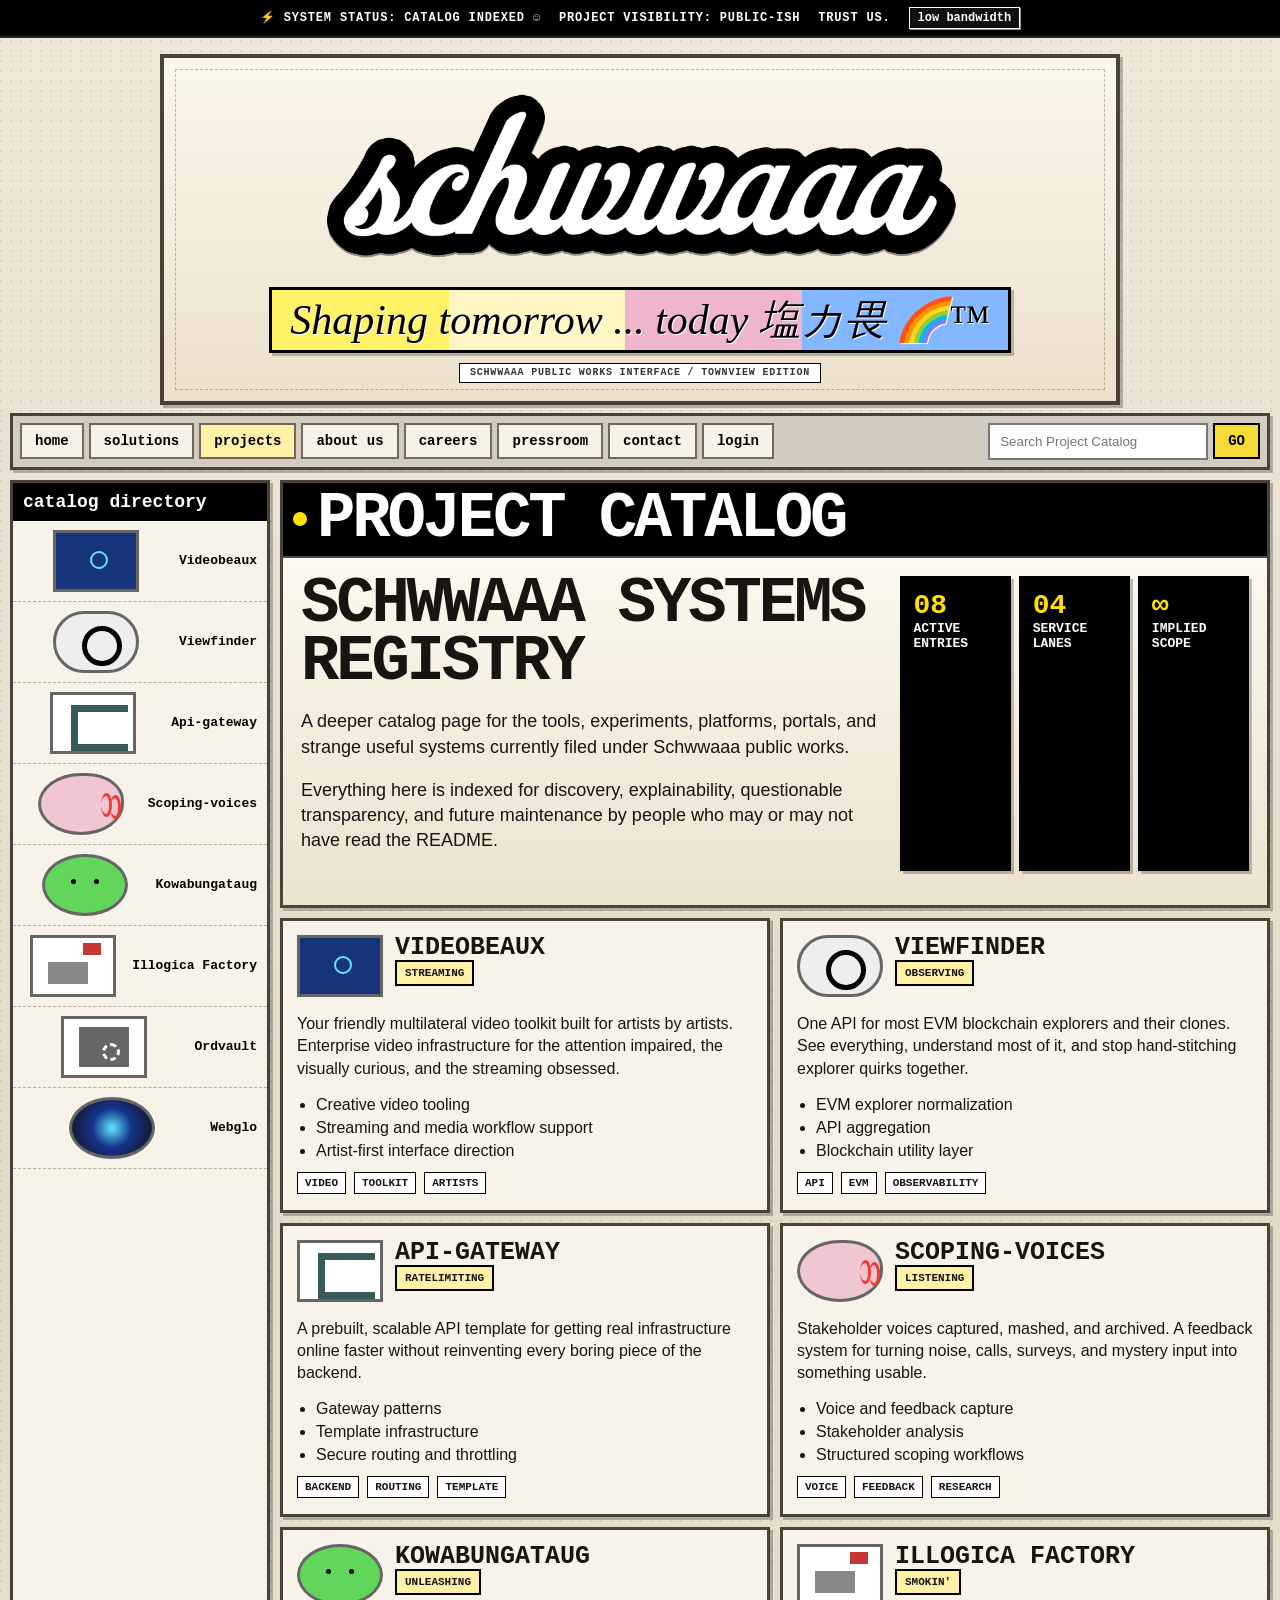
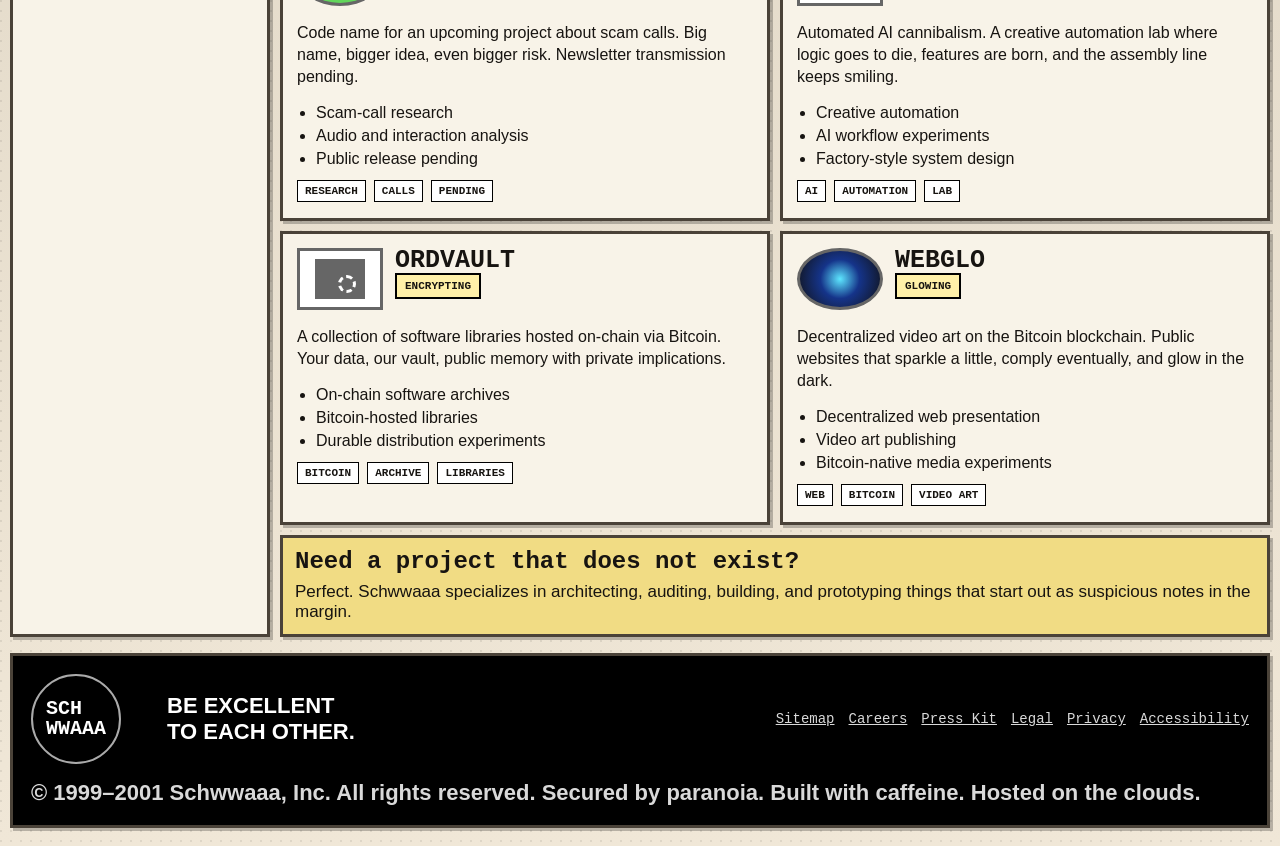
==== projects.html @ 6b730156 "init" ====
<!doctype html>
<html lang="en">
<head>
  <meta charset="utf-8">
  <meta name="viewport" content="width=device-width, initial-scale=1">
  <title>schwwaaa project catalog — TownView registry</title>
  <meta name="description" content="Explore the Schwwaaa project catalog: Videobeaux, Viewfinder, Api-gateway, Scoping-voices, Kowabungataug, Illogica Factory, Ordvault, Webglo, and more strange useful systems.">
  <meta name="keywords" content="schwwaaa project catalog, Videobeaux, Viewfinder, Api-gateway, Scoping-voices, Kowabungataug, Illogica Factory, Ordvault, Webglo">
  <meta property="og:title" content="schwwaaa project catalog">
  <meta property="og:description" content="A retro TownView project registry for Schwwaaa systems and experiments.">
  <meta property="og:type" content="website">
  <meta property="og:image" content="assets/schwwaaa-logo.png">
  <meta name="theme-color" content="#050505">
  <link rel="icon" href="assets/schwwaaa-logo.png">
  <link rel="stylesheet" href="styles.css">
  <script type="application/ld+json">
  {
    "@context": "https://schema.org",
    "@type": "CollectionPage",
    "name": "schwwaaa project catalog",
    "description": "A catalog of Schwwaaa projects, tools, prototypes, and software systems.",
    "hasPart": [
      {"@type":"SoftwareApplication","name":"Videobeaux"},
      {"@type":"SoftwareApplication","name":"Viewfinder"},
      {"@type":"SoftwareApplication","name":"Api-gateway"},
      {"@type":"SoftwareApplication","name":"Scoping-voices"},
      {"@type":"SoftwareApplication","name":"Kowabungataug"},
      {"@type":"SoftwareApplication","name":"Illogica Factory"},
      {"@type":"SoftwareApplication","name":"Ordvault"},
      {"@type":"SoftwareApplication","name":"Webglo"}
    ]
  }
  </script>
</head>
<body>
  <a class="skip-link" href="#catalog-main">Skip to catalog</a>

  <div class="system-strip" role="banner">
    <span>⚡ SYSTEM STATUS: <b>CATALOG INDEXED</b> ☺</span>
    <span>PROJECT VISIBILITY: <b>PUBLIC-ISH</b></span>
    <span>TRUST US.</span>
    <button class="tiny-mode" type="button" aria-pressed="false">low bandwidth</button>
  </div>

  <header class="site-header" id="top">
    <div class="brand-panel">
      <a class="brand" href="index.html" aria-label="schwwaaa homepage">
        <img src="assets/schwwaaa-logo.png" alt="schwwaaa">
      </a>
      <p class="tagline">Shaping tomorrow ... today 塩カ畏 🌈™</p>
    </div>
  </header>

  <nav class="topnav" aria-label="Main navigation">
    <a href="index.html#home">home</a>
    <a href="index.html#services">solutions</a>
    <a href="projects.html" aria-current="page">projects</a>
    <a href="index.html#about">about us</a>
    <a href="index.html#careers">careers</a>
    <a href="index.html#pressroom">pressroom</a>
    <a href="index.html#contact">contact</a>
    <a href="index.html#login">login</a>
    <form class="site-search" action="#catalog-main" aria-label="search project catalog">
      <label for="project-q">Search Project Catalog</label>
      <input id="project-q" name="q" placeholder="Search Project Catalog">
      <button type="submit">GO</button>
    </form>
  </nav>

  <div class="projects-shell">
    <aside class="project-directory" aria-label="Project directory">
      <h2><span></span> catalog directory</h2>
      <a href="#videobeaux"><i class="project-icon tv"></i><b>Videobeaux</b></a>
      <a href="#viewfinder"><i class="project-icon eye"></i><b>Viewfinder</b></a>
      <a href="#api-gateway"><i class="project-icon gate"></i><b>Api-gateway</b></a>
      <a href="#scoping-voices"><i class="project-icon mouth"></i><b>Scoping-voices</b></a>
      <a href="#kowabungataug"><i class="project-icon monster"></i><b>Kowabungataug</b></a>
      <a href="#illogica-factory"><i class="project-icon factory"></i><b>Illogica Factory</b></a>
      <a href="#ordvault"><i class="project-icon vault"></i><b>Ordvault</b></a>
      <a href="#webglo"><i class="project-icon globe"></i><b>Webglo</b></a>
    </aside>

    <main class="projects-main" id="catalog-main">
      <section class="project-hero">
        <div class="project-heading"><span></span><h1>project catalog</h1></div>
        <div class="project-hero-copy">
          <div>
            <h1>Schwwaaa systems registry</h1>
            <p>A deeper catalog page for the tools, experiments, platforms, portals, and strange useful systems currently filed under Schwwaaa public works.</p>
            <p>Everything here is indexed for discovery, explainability, questionable transparency, and future maintenance by people who may or may not have read the README.</p>
          </div>
          <div class="catalog-stats" aria-label="Catalog stats">
            <span><b>08</b> active entries</span>
            <span><b>04</b> service lanes</span>
            <span><b>∞</b> implied scope</span>
          </div>
        </div>
      </section>

      <section class="extended-grid" aria-label="Extended project catalog">
        <article class="project-detail" id="videobeaux">
          <header><i class="project-icon tv"></i><div><h2>Videobeaux</h2><span class="project-status">streaming</span></div></header>
          <p>Your friendly multilateral video toolkit built for artists by artists. Enterprise video infrastructure for the attention impaired, the visually curious, and the streaming obsessed.</p>
          <ul><li>Creative video tooling</li><li>Streaming and media workflow support</li><li>Artist-first interface direction</li></ul>
          <footer><span>video</span><span>toolkit</span><span>artists</span></footer>
        </article>

        <article class="project-detail" id="viewfinder">
          <header><i class="project-icon eye"></i><div><h2>Viewfinder</h2><span class="project-status">observing</span></div></header>
          <p>One API for most EVM blockchain explorers and their clones. See everything, understand most of it, and stop hand-stitching explorer quirks together.</p>
          <ul><li>EVM explorer normalization</li><li>API aggregation</li><li>Blockchain utility layer</li></ul>
          <footer><span>api</span><span>evm</span><span>observability</span></footer>
        </article>

        <article class="project-detail" id="api-gateway">
          <header><i class="project-icon gate"></i><div><h2>Api-gateway</h2><span class="project-status">ratelimiting</span></div></header>
          <p>A prebuilt, scalable API template for getting real infrastructure online faster without reinventing every boring piece of the backend.</p>
          <ul><li>Gateway patterns</li><li>Template infrastructure</li><li>Secure routing and throttling</li></ul>
          <footer><span>backend</span><span>routing</span><span>template</span></footer>
        </article>

        <article class="project-detail" id="scoping-voices">
          <header><i class="project-icon mouth"></i><div><h2>Scoping-voices</h2><span class="project-status">listening</span></div></header>
          <p>Stakeholder voices captured, mashed, and archived. A feedback system for turning noise, calls, surveys, and mystery input into something usable.</p>
          <ul><li>Voice and feedback capture</li><li>Stakeholder analysis</li><li>Structured scoping workflows</li></ul>
          <footer><span>voice</span><span>feedback</span><span>research</span></footer>
        </article>

        <article class="project-detail" id="kowabungataug">
          <header><i class="project-icon monster"></i><div><h2>Kowabungataug</h2><span class="project-status">unleashing</span></div></header>
          <p>Code name for an upcoming project about scam calls. Big name, bigger idea, even bigger risk. Newsletter transmission pending.</p>
          <ul><li>Scam-call research</li><li>Audio and interaction analysis</li><li>Public release pending</li></ul>
          <footer><span>research</span><span>calls</span><span>pending</span></footer>
        </article>

        <article class="project-detail" id="illogica-factory">
          <header><i class="project-icon factory"></i><div><h2>Illogica Factory</h2><span class="project-status">smokin'</span></div></header>
          <p>Automated AI cannibalism. A creative automation lab where logic goes to die, features are born, and the assembly line keeps smiling.</p>
          <ul><li>Creative automation</li><li>AI workflow experiments</li><li>Factory-style system design</li></ul>
          <footer><span>ai</span><span>automation</span><span>lab</span></footer>
        </article>

        <article class="project-detail" id="ordvault">
          <header><i class="project-icon vault"></i><div><h2>Ordvault</h2><span class="project-status">encrypting</span></div></header>
          <p>A collection of software libraries hosted on-chain via Bitcoin. Your data, our vault, public memory with private implications.</p>
          <ul><li>On-chain software archives</li><li>Bitcoin-hosted libraries</li><li>Durable distribution experiments</li></ul>
          <footer><span>bitcoin</span><span>archive</span><span>libraries</span></footer>
        </article>

        <article class="project-detail" id="webglo">
          <header><i class="project-icon globe"></i><div><h2>Webglo</h2><span class="project-status">glowing</span></div></header>
          <p>Decentralized video art on the Bitcoin blockchain. Public websites that sparkle a little, comply eventually, and glow in the dark.</p>
          <ul><li>Decentralized web presentation</li><li>Video art publishing</li><li>Bitcoin-native media experiments</li></ul>
          <footer><span>web</span><span>bitcoin</span><span>video art</span></footer>
        </article>
      </section>

      <section class="catalog-note">
        <h2>Need a project that does not exist?</h2>
        <p>Perfect. Schwwaaa specializes in architecting, auditing, building, and prototyping things that start out as suspicious notes in the margin.</p>
      </section>
    </main>
  </div>

  <footer class="site-footer" id="contact">
    <div class="seal">SCH<br>WWAAA</div>
    <p>BE EXCELLENT<br>TO EACH OTHER.</p>
    <nav aria-label="Footer">
      <a href="index.html#top">Sitemap</a>
      <a href="index.html#careers">Careers</a>
      <a href="index.html#pressroom">Press Kit</a>
      <a href="#">Legal</a>
      <a href="#">Privacy</a>
      <a href="#">Accessibility</a>
    </nav>
    <p class="footer-small">© 1999–2001 Schwwaaa, Inc. All rights reserved. Secured by paranoia. Built with caffeine. Hosted on the clouds.</p>
  </footer>

  <script src="script.js"></script>
</body>
</html>
---- styles.css ----
:root {
    --bg: #e8dfcf;
    --paper: #f8f3e8;
    --paper2: #eee5d6;
    --ink: #171411;
    --muted: #655b4d;
    --line: #4a4238;
    --black: #040404;
    --blue: #103990;
    --red: #ce3328;
    --yellow: #f2d746;
    --green: #56bd4d;
    --cream: #fff6c6;
    --shadow: 3px 3px 0 rgba(0, 0, 0, .24);
    --mono: ui-monospace, SFMono-Regular, Menlo, Monaco, Consolas, "Liberation Mono", monospace;
    --sans: "Trebuchet MS", Arial, sans-serif;
}

* {
    box-sizing: border-box
}

html {
    scroll-behavior: smooth
}

body {
    margin: 0;
    color: var(--ink);
    font-family: var(--sans);
    background: radial-gradient(circle at 1px 1px, rgba(0, 0, 0, .075) 1px, transparent 1.5px) 0 0/10px 10px, linear-gradient(180deg, #efe7d8, #e2d9c8 52%, #f0e7d7);
}

a {
    color: #002a85;
    font-weight: 900;
    text-decoration: underline
}

a:hover {
    text-decoration: none
}

img {
    display: block;
    max-width: 100%
}

.skip-link {
    position: absolute;
    left: -9999px
}

.skip-link:focus {
    left: 8px;
    top: 8px;
    z-index: 9999;
    background: #fff;
    padding: 8px;
    border: 2px solid #000
}

.system-strip {
    display: flex;
    justify-content: center;
    align-items: center;
    gap: 18px;
    flex-wrap: wrap;
    padding: 7px 12px;
    background: #000;
    color: #fff;
    border-bottom: 2px solid #262626;
    font: 900 12px/1 var(--mono);
    letter-spacing: .07em;
    text-transform: uppercase
}

.tiny-mode {
    border: 1px solid #fff;
    background: #111;
    color: #fff;
    font: inherit;
    padding: 4px 8px;
    box-shadow: 1px 1px 0 #999;
    cursor: pointer
}

.site-header {
    width: min(1500px, calc(100% - 20px));
    margin: 16px auto 8px;
    display: block
}

.brand-panel {
    position: relative;
    width: min(960px, 100%);
    margin-inline: auto;
    padding: 20px 20px 18px;
    border: 4px solid var(--line);
    background: linear-gradient(180deg, #fbf7eb, #ece0cc);
    box-shadow: var(--shadow);
    text-align: center;
    overflow: hidden
}

.brand-panel::before {
    content: "";
    position: absolute;
    inset: 11px;
    border: 1px dashed rgba(0, 0, 0, .25);
    pointer-events: none
}

.brand-panel::after {
    content: "schwwaaa public works interface / townview edition";
    position: relative;
    display: inline-block;
    margin-top: 10px;
    padding: 4px 10px;
    background: #fff;
    border: 1px solid #000;
    font: 900 10px/1 var(--mono);
    letter-spacing: .08em;
    text-transform: uppercase;
    color: #39342e
}

.brand {
    position: relative;
    display: flex;
    justify-content: center;
    align-items: center;
    margin: 0 auto;
    width: min(760px, 100%);
    padding: 0;
    background: transparent;
    border: 0;
    box-shadow: none
}

.brand img {
    width: min(660px, 100%);
    height: auto;
    filter: drop-shadow(3px 3px 0 #000) drop-shadow(-1px 0 0 #000) drop-shadow(0 -1px 0 #000) drop-shadow(0 2px 0 rgba(0, 0, 0, .4))
}

.tagline {
    position: relative;
    margin: 12px auto 0;
    width: max-content;
    max-width: 100%;
    padding: 8px 18px;
    background: linear-gradient(90deg, #fff267 0 24%, #fff6c4 24% 48%, #efb5cf 48% 72%, #83b7ff 72%);
    border: 3px solid #000;
    box-shadow: var(--shadow);
    font: italic clamp(22px, 4.2vw, 42px)/1.05 Georgia, serif;
    color: #000;
    text-shadow: 1px 1px 0 #fff
}

.topnav {
    width: min(1500px, calc(100% - 20px));
    margin: 0 auto 10px;
    display: flex;
    gap: 5px;
    align-items: center;
    flex-wrap: wrap;
    padding: 7px;
    background: #d1cbc0;
    border: 3px solid var(--line);
    box-shadow: var(--shadow)
}

.topnav>a {
    padding: 9px 13px;
    color: #000;
    background: #f7f2e8;
    border: 2px solid #70685b;
    text-decoration: none;
    font: 900 14px/1 var(--mono);
    text-transform: lowercase
}

.topnav>a:hover,
.topnav>a[aria-current="page"] {
    background: #fff1a8
}

.site-search {
    margin-left: auto;
    display: flex;
    gap: 5px;
    align-items: center
}

.site-search label {
    position: absolute;
    left: -9999px
}

.site-search input {
    padding: 9px 10px;
    border: 2px solid #777;
    background: #fff;
    min-width: 220px
}

.site-search button {
    padding: 9px 13px;
    border: 2px solid #000;
    background: #f5db37;
    font: 900 14px/1 var(--mono);
    cursor: pointer
}

.page-grid {
    width: min(1500px, calc(100% - 20px));
    margin: 0 auto 12px;
    display: grid;
    grid-template-columns: 255px minmax(0, 1fr) 285px;
    gap: 10px;
    align-items: start
}

.hero-map {
    grid-column: 1 / 3;
    grid-row: 1
}

.left-rail {
    grid-column: 1;
    grid-row: 2
}

.main-content {
    grid-column: 2;
    grid-row: 2
}

.right-rail {
    grid-column: 3;
    grid-row: 1 / span 2
}

.left-rail,
.right-rail,
.main-content {
    display: grid;
    gap: 10px
}

.panel,
.ad-patch,
.sticky-note,
.factory-ad,
.paper-card,
.header-left-card,
.site-footer,
.wide-footer-widgets article,
.project-directory,
.project-hero {
    border: 3px solid var(--line);
    background: var(--paper);
    box-shadow: var(--shadow)
}

.panel-title,
.panel>h2,
.project-heading {
    display: flex;
    align-items: center;
    gap: 10px;
    margin: 0;
    padding: 8px 10px;
    background: #000;
    color: #fff;
    border-bottom: 2px solid #4a4a4a;
    font: 900 18px/1 var(--mono);
    text-transform: lowercase
}

.panel-title h1,
.panel-title h2,
.project-heading h1,
.project-heading h2 {
    margin: 0;
    font: inherit
}

.panel-title span,
.panel>h2 span,
.project-heading span {
    display: inline-block;
    width: 14px;
    height: 14px;
    border-radius: 50%;
    background: #ffe000;
    box-shadow: 1px 1px 0 #000
}

.panel-title-link {
    justify-content: space-between
}

.panel-title-link a {
    color: #fff;
    font-size: 13px
}

.menu-panel {
    padding-bottom: 8px
}

.menu-panel a {
    display: flex;
    align-items: center;
    gap: 10px;
    padding: 8px 10px;
    border-bottom: 1px dashed #b6ad9c;
    color: #000;
    text-decoration: none;
    font-weight: 900
}

.menu-panel a:hover {
    background: #fff2b0
}

.ico,
.building,
.service-symbol,
.project-icon {
    display: inline-block;
    position: relative;
    flex: 0 0 auto
}

.ico {
    width: 26px;
    height: 26px;
    border: 2px solid #000;
    background: #fff
}

.ico.booth {
    background: linear-gradient(#e2bf4a 0 35%, #fff9c8 35%)
}

.ico.booth::before {
    content: "i";
    position: absolute;
    inset: 0;
    display: grid;
    place-items: center;
    font: 900 15px var(--mono)
}

.ico.town::before {
    content: "";
    position: absolute;
    left: 4px;
    bottom: 4px;
    width: 16px;
    height: 10px;
    background: #fff;
    border: 2px solid #000
}

.ico.town::after {
    content: "";
    position: absolute;
    left: 2px;
    top: 2px;
    border-left: 11px solid transparent;
    border-right: 11px solid transparent;
    border-bottom: 10px solid #d24431
}

.ico.plaza {
    border-radius: 50%;
    background: #56d84e
}

.ico.plaza::before,
.ico.plaza::after {
    content: "";
    position: absolute;
    width: 4px;
    height: 4px;
    border-radius: 50%;
    background: #000;
    top: 9px
}

.ico.plaza::before {
    left: 7px
}

.ico.plaza::after {
    right: 7px
}

.ico.factory::before {
    content: "";
    position: absolute;
    left: 4px;
    right: 5px;
    bottom: 4px;
    height: 11px;
    background: #888
}

.ico.factory::after {
    content: "";
    position: absolute;
    right: 4px;
    top: 3px;
    width: 11px;
    height: 9px;
    background: #c33
}

.ico.lab {
    border-radius: 50%;
    background: radial-gradient(circle, #6fe7ff, #0c2d80 65%, #000)
}

.ico.press::before {
    content: "";
    position: absolute;
    inset: 4px;
    border: 2px dashed #555
}

.ico.tower::before {
    content: "";
    position: absolute;
    left: 10px;
    right: 10px;
    top: 3px;
    bottom: 3px;
    background: #336247
}

.ico.people {
    border-radius: 50%;
    background: #f3c1cc
}

.ico.people::before,
.ico.people::after {
    content: "";
    position: absolute;
    width: 5px;
    height: 5px;
    border-radius: 50%;
    border: 2px solid #e43a2e;
    top: 8px
}

.ico.people::before {
    right: 1px
}

.ico.people::after {
    right: -6px
}

.ico.archive::before {
    content: "";
    position: absolute;
    inset: 5px;
    border: 2px solid #777
}

.ico.help {
    background: #fff5b5
}

.ico.help::before {
    content: "?";
    position: absolute;
    inset: 0;
    display: grid;
    place-items: center;
    font: 900 16px Georgia, serif
}

.ico.smiley {
    border-radius: 50%;
    background: #f0d61f
}

.ico.smiley::before {
    content: "☺";
    position: absolute;
    inset: 0;
    display: grid;
    place-items: center;
    font: 900 16px/1 var(--mono)
}

.ico.mail::before,
.ico.mail::after {
    content: "";
    position: absolute;
    left: 2px;
    right: 2px;
    top: 10px;
    height: 2px;
    background: #000
}

.ico.mail::before {
    transform: rotate(25deg)
}

.ico.mail::after {
    transform: rotate(-25deg)
}

.rail-marker {
    display: flex;
    align-items: center;
    gap: 8px;
    padding: 8px 10px;
    border-bottom: 1px dashed #b6ad9c;
    background: #e8dfcf;
    color: #574e42;
    font: 900 11px/1 var(--mono);
    letter-spacing: .05em;
    text-transform: uppercase
}

.merch {
    text-align: center;
    padding-bottom: 14px
}

.merch h2 {
    margin: 12px 0 2px;
    font: 900 23px/1 var(--mono)
}

.merch p {
    margin: 0;
    color: #d53000;
    font: 900 15px/1 var(--mono);
    text-transform: uppercase
}

.smile {
    width: 94px;
    height: 94px;
    margin: 10px auto;
    border: 4px solid #000;
    border-radius: 50%;
    background: #ffdc20;
    display: grid;
    place-items: center;
    font-size: 54px
}

.merch b {
    display: block;
    margin-bottom: 4px;
    font: 900 18px/1.2 var(--sans)
}

.merch small {
    display: block;
    padding: 0 14px
}

.community a {
    display: block;
    padding: 7px 10px;
    background: #000;
    color: #fff;
    border-bottom: 1px solid #404040;
    text-decoration: none;
    font: 800 13px/1 var(--mono)
}

.community a:hover {
    background: #17224c
}

.tiny-crowd {
    display: flex;
    gap: 5px;
    padding: 12px 10px
}

.tiny-crowd i {
    width: 14px;
    height: 20px;
    background: #ffde33;
    border: 2px solid #000;
    border-bottom: none;
    border-radius: 12px 12px 0 0
}

.loop-box h2 {
    padding: 10px;
    font: 900 20px/1 var(--mono);
    text-transform: lowercase
}

.loop-box form {
    display: grid;
    gap: 8px;
    padding: 0 10px 12px
}

.loop-box input[type=email] {
    padding: 8px;
    border: 2px solid #a49d8d
}

.loop-box button {
    justify-self: start;
    padding: 7px 10px;
    border: 2px solid #000;
    background: #eee;
    font: 900 17px/1 var(--mono)
}

.loop-box label {
    font-size: 13px
}

.loop-box small {
    font-size: 12px
}

.hero-map {
    overflow: hidden
}

.town-stage {
    position: relative;
    min-height: 680px;
    background: linear-gradient(#d4edff 0 54%, #b9deaf 54%);
    overflow: hidden;
    border-top: 2px solid #726b61
}

.town-status {
    position: absolute;
    left: 12px;
    top: 10px;
    z-index: 7;
    padding: 5px 8px;
    border: 2px solid #000;
    background: #fff7c4;
    font: 900 11px/1 var(--mono);
    text-transform: uppercase
}

.town-board {
    position: absolute;
    inset: 44px 18px 22px;
    border: 2px solid #000;
    background: linear-gradient(180deg, #b9e5fb 0 44%, #a5d79d 44%);
    box-shadow: inset 0 0 0 4px rgba(255, 255, 255, .35);
    overflow: hidden
}

.town-board::before {
    content: "";
    position: absolute;
    inset: -40px;
    background: repeating-linear-gradient(30deg, transparent 0 38px, rgba(255, 255, 255, .22) 38px 40px), repeating-linear-gradient(120deg, transparent 0 38px, rgba(255, 255, 255, .2) 38px 40px);
    opacity: .8
}

.iso-ground {
    position: absolute;
    left: 50%;
    top: 52%;
    z-index: 0;
    width: 70%;
    height: 52%;
    transform: translate(-50%, -50%) rotateX(55deg) rotateZ(45deg);
    background: linear-gradient(135deg, rgba(255, 255, 255, .2), transparent), repeating-linear-gradient(0deg, rgba(255, 255, 255, .25) 0 2px, transparent 2px 42px), repeating-linear-gradient(90deg, rgba(255, 255, 255, .22) 0 2px, transparent 2px 42px);
    border: 2px solid rgba(0, 0, 0, .25)
}

.iso-street {
    position: absolute;
    z-index: 1;
    background: #7d786f;
    border: 3px solid #5a554d;
    box-shadow: inset 0 0 0 8px #9d968b
}

.iso-street::after {
    content: "";
    position: absolute;
    left: 0;
    right: 0;
    top: 50%;
    height: 4px;
    transform: translateY(-50%);
    background: repeating-linear-gradient(90deg, #fff 0 18px, transparent 18px 34px)
}

.street-main {
    left: -5%;
    right: -5%;
    top: 52%;
    height: 58px
}

.street-cross {
    top: -5%;
    bottom: -5%;
    left: 50%;
    width: 62px;
    transform: translateX(-50%)
}

.street-cross::after {
    top: 0;
    bottom: 0;
    left: 50%;
    width: 4px;
    height: auto;
    transform: translateX(-50%);
    background: repeating-linear-gradient(180deg, #fff 0 18px, transparent 18px 34px)
}

.street-upper {
    left: 9%;
    right: 61%;
    top: 16%;
    height: 44px;
    transform: rotate(-28deg)
}

.street-lower {
    left: 60%;
    right: 4%;
    bottom: 18%;
    height: 44px;
    transform: rotate(19deg)
}

.iso-canal {
    position: absolute;
    z-index: 0;
    left: 0;
    right: 58%;
    bottom: 8%;
    height: 72px;
    background: linear-gradient(#69d5ff, #1b7db3);
    border-block: 3px solid #255a71;
    transform: rotate(34deg);
    opacity: .95
}

.tour-note {
    position: absolute;
    left: 34px;
    top: 78px;
    z-index: 8;
    width: 282px;
    padding: 12px;
    background: #fff7bd;
    border: 2px solid #000;
    box-shadow: var(--shadow);
    font-size: 15px;
    line-height: 1.28
}

.map-key {
    position: absolute;
    right: 34px;
    top: 76px;
    z-index: 8;
    width: 200px;
    padding: 12px;
    background: #f4ebc3;
    border: 2px solid #000;
    box-shadow: var(--shadow);
    font: 13px/1.35 var(--mono)
}

.map-key ol {
    margin: 8px 0 0 18px;
    padding: 0
}

.map-key em {
    display: block;
    text-align: right;
    margin-top: 10px;
    font: 900 44px/1 var(--mono);
    color: #314d88;
    opacity: .6
}

.plaza-core {
    position: absolute;
    left: 50%;
    top: 52%;
    z-index: 5;
    transform: translate(-50%, -50%);
    width: 128px;
    height: 128px;
    border: 4px solid #000;
    border-radius: 50%;
    background: #e5d775;
    box-shadow: var(--shadow);
    display: grid;
    place-items: center
}

.plaza-core .ico {
    width: 54px;
    height: 54px;
    transform: scale(1.05)
}

.plaza-core b {
    position: absolute;
    bottom: 10px;
    padding: 3px 6px;
    border: 1px solid #000;
    background: #fff;
    font: 900 10px/1 var(--mono);
    text-transform: uppercase
}

.town-node {
    position: absolute;
    z-index: 6;
    width: 150px;
    display: grid;
    justify-items: center;
    gap: 3px;
    padding: 7px 8px;
    background: rgba(255, 255, 255, .95);
    border: 2px solid #000;
    box-shadow: var(--shadow);
    color: #000;
    text-decoration: none;
    font: 900 11px/1.05 var(--mono);
    text-align: center;
    text-transform: uppercase
}

.town-node:hover {
    background: #fff6aa
}

.town-node b {
    font-size: 12px
}

.town-node em {
    font-style: normal;
    font-size: 10px;
    color: #4f473d;
    text-transform: lowercase
}

.map-tile {
    position: relative;
    width: 72px;
    height: 58px;
    display: grid;
    place-items: center;
    margin-bottom: 3px;
    transform: skewY(-7deg);
    background: #eee;
    border: 2px solid #000;
    box-shadow: 5px 5px 0 #777
}

.map-tile::before {
    content: "";
    position: absolute;
    left: 6px;
    right: -6px;
    bottom: -8px;
    height: 8px;
    background: #777;
    border: 2px solid #000;
    border-top: none;
    transform: skewX(-35deg);
    z-index: -1
}

.map-tile::after {
    content: "";
    position: absolute;
    right: -9px;
    top: 6px;
    bottom: -7px;
    width: 9px;
    background: #b4b0a6;
    border: 2px solid #000;
    border-left: none;
    transform: skewY(-35deg);
    z-index: -1
}

.map-tile .ico {
    transform: scale(1.45);
    transform-origin: center
}

.tile-plaza {
    border-radius: 50%;
    background: #e8d66f
}

.tile-labs {
    background: #d6f5ff
}

.tile-facility {
    background: #dedbd2
}

.tile-investor {
    background: #dff0e2
}

.node-info {
    left: 14%;
    top: 30%
}

.node-labs {
    left: 38%;
    top: 16%
}

.node-facility {
    right: 24%;
    top: 26%
}

.node-investor {
    right: 6%;
    top: 40%
}

.node-projects {
    left: 35%;
    top: 41%
}

.node-plaza {
    left: 16%;
    bottom: 20%
}

.node-press {
    right: 22%;
    bottom: 22%
}

.node-help {
    right: 9%;
    bottom: 10%
}

.iso-tree {
    position: absolute;
    z-index: 4;
    width: 20px;
    height: 35px;
    border: 2px solid #000;
    border-radius: 16px 16px 9px 9px;
    background: #278d38
}

.iso-tree::after {
    content: "";
    position: absolute;
    left: 7px;
    bottom: -10px;
    width: 5px;
    height: 12px;
    background: #694d34;
    border: 1px solid #000
}

.tree-a {
    left: 9%;
    top: 47%
}

.tree-b {
    left: 29%;
    top: 18%
}

.tree-c {
    left: 43%;
    bottom: 13%
}

.tree-d {
    right: 31%;
    top: 16%
}

.tree-e {
    right: 15%;
    top: 57%
}

.tree-f {
    right: 43%;
    bottom: 17%
}

.pixel-person {
    position: absolute;
    z-index: 5;
    width: 8px;
    height: 18px;
    border: 1px solid #000;
    background: #275db3
}

.pixel-person::before {
    content: "";
    position: absolute;
    left: 1px;
    top: -7px;
    width: 7px;
    height: 7px;
    border-radius: 50%;
    background: #f3cb90;
    border: 1px solid #000
}

.person-a {
    left: 24%;
    top: 49%
}

.person-b {
    left: 57%;
    top: 33%;
    background: #c33
}

.person-c {
    right: 29%;
    bottom: 35%;
    background: #358b2f
}

.person-d {
    right: 13%;
    bottom: 29%;
    background: #8a4cc3
}

.map-footer {
    display: flex;
    justify-content: space-between;
    gap: 10px;
    flex-wrap: wrap;
    padding: 10px;
    border-top: 2px solid #4a4238;
    background: #f2eadb;
    font: 900 12px/1 var(--mono);
    text-transform: uppercase
}

.about-panel {
    position: relative;
    padding-bottom: 18px
}

.about-panel p {
    margin: 0;
    padding: 14px 12px 0;
    max-width: 75%;
    font-size: 17px;
    line-height: 1.5
}

.crown-eye {
    position: absolute;
    right: 16px;
    top: 52px;
    width: 118px;
    height: 118px;
    border-radius: 50%;
    border: 3px solid #000;
    background: radial-gradient(circle, #ffe18a, #efb4d0 54%, #ddd);
    display: grid;
    place-items: center
}

.crown-eye span {
    position: absolute;
    top: 14px;
    font-size: 32px
}

.crown-eye b {
    font-size: 42px
}

.service-grid,
.project-grid {
    display: grid;
    grid-template-columns: repeat(4, 1fr);
    gap: 0
}

.service-grid article,
.project-grid article {
    padding: 16px;
    border-top: 1px solid #bcb4a7;
    border-right: 1px solid #bcb4a7;
    text-align: center
}

.service-grid article:nth-child(4n),
.project-grid article:nth-child(4n) {
    border-right: none
}

.service-grid h3,
.project-grid h3 {
    margin: 12px 0 8px;
    font: 900 18px/1.05 var(--mono);
    text-transform: uppercase
}

.service-grid p,
.project-grid p {
    margin: 0 0 10px;
    font-size: 15px;
    line-height: 1.35
}

.service-symbol,
.project-icon {
    width: 86px;
    height: 62px;
    margin: 0 auto;
    border: 3px solid #666;
    background: #fff
}

.service-symbol.architect,
.project-icon.tv {
    background: #15347a
}

.service-symbol.architect::before,
.project-icon.tv::before {
    content: "";
    position: absolute;
    left: 34px;
    top: 18px;
    width: 14px;
    height: 14px;
    border-radius: 50%;
    border: 2px solid #63e5ff
}

.service-symbol.audit,
.project-icon.eye {
    border-radius: 45px;
    background: #eee
}

.service-symbol.audit::before,
.project-icon.eye::before {
    content: "";
    position: absolute;
    left: 26px;
    top: 12px;
    width: 30px;
    height: 30px;
    border-radius: 50%;
    border: 5px solid #000
}

.service-symbol.dev::before,
.project-icon.gate::before {
    content: "";
    position: absolute;
    left: 18px;
    top: 10px;
    width: 50px;
    height: 32px;
    border: 7px solid #365b58;
    border-right: none
}

.service-symbol.proto,
.project-icon.mouth {
    border-radius: 50% 44% 50% 50%;
    background: #f0c6d2
}

.service-symbol.proto::before,
.service-symbol.proto::after,
.project-icon.mouth::before,
.project-icon.mouth::after {
    content: "";
    position: absolute;
    right: 9px;
    top: 17px;
    width: 8px;
    height: 18px;
    border-radius: 50%;
    border: 3px solid #f13b32;
    border-left: none
}

.service-symbol.proto::after,
.project-icon.mouth::after {
    right: 0;
    top: 19px
}

.project-icon.monster {
    border-radius: 50%;
    background: #62d65b
}

.project-icon.monster::before,
.project-icon.monster::after {
    content: "";
    position: absolute;
    top: 22px;
    width: 5px;
    height: 5px;
    border-radius: 50%;
    background: #000
}

.project-icon.monster::before {
    left: 26px
}

.project-icon.monster::after {
    right: 26px
}

.project-icon.factory::before {
    content: "";
    position: absolute;
    left: 15px;
    bottom: 10px;
    width: 40px;
    height: 22px;
    background: #888
}

.project-icon.factory::after {
    content: "";
    position: absolute;
    right: 12px;
    top: 5px;
    width: 18px;
    height: 12px;
    background: #c53732
}

.project-icon.vault::before {
    content: "";
    position: absolute;
    left: 15px;
    right: 15px;
    top: 8px;
    bottom: 8px;
    background: #666
}

.project-icon.vault::after {
    content: "";
    position: absolute;
    left: 38px;
    top: 24px;
    width: 12px;
    height: 12px;
    border-radius: 50%;
    border: 3px dashed #fff
}

.project-icon.globe {
    border-radius: 50%;
    background: radial-gradient(circle, #5de6ff, #15348a 40%, #111)
}

.bottom-utility {
    display: grid;
    grid-template-columns: 1.35fr .95fr 1.05fr;
    gap: 10px
}

.search-portal,
.sitemap-box {
    padding-bottom: 12px
}

.search-portal h2,
.sitemap-box h2 {
    padding: 12px 12px 0;
    font: 900 20px/1 var(--mono);
    text-transform: lowercase
}

.search-portal form {
    display: grid;
    gap: 8px;
    padding: 8px 12px 0
}

.search-portal input {
    padding: 8px;
    border: 2px solid #aaa
}

.search-portal button {
    justify-self: start;
    padding: 5px 10px;
    border: 2px solid #000;
    background: #ddd;
    font: 900 18px/1 var(--mono)
}

.search-portal div {
    display: grid;
    grid-template-columns: repeat(2, 1fr);
    gap: 10px;
    font: 14px var(--mono)
}

.search-portal div label:last-child {
    grid-column: 1/-1
}

.search-portal small {
    font-size: 12px
}

.sticky-note {
    padding: 14px;
    background: #f1dc84;
    transform: rotate(-1deg)
}

.sticky-note h2 {
    font: 900 18px/1 var(--mono);
    text-transform: lowercase
}

.sticky-note p {
    margin: 12px 0;
    font: 900 22px/1.25 var(--mono)
}

.sitemap-box pre {
    margin: 0;
    padding: 10px 12px;
    font: 14px/1.15 var(--mono);
    white-space: pre-wrap
}

.sitemap-box>a {
    display: block;
    padding: 0 12px 12px
}

.updates article {
    padding: 10px;
    border-bottom: 1px dashed #b6ad9c
}

.updates time {
    font: 900 12px var(--mono);
    color: #444
}

.updates p {
    margin: 4px 0
}

.updates>a {
    display: block;
    padding: 10px
}

.factory-ad {
    padding: 14px;
    background: linear-gradient(135deg, #fff95c, #000 55%, #6c0d10);
    color: #fff
}

.factory-ad h2 {
    font: 900 22px/1 var(--mono);
    margin: 0 0 8px
}

.factory-ad b {
    display: block;
    margin: 8px 0 12px;
    color: #ffec4a;
    text-shadow: 2px 2px 0 #000;
    font: 900 42px/.95 var(--mono)
}

.factory-ad span {
    display: block;
    color: #ff3e24;
    font: 900 26px/1 var(--mono)
}

.factory-ad a {
    display: inline-block;
    margin-top: 12px;
    padding: 6px 10px;
    background: #fff;
    color: #000;
    text-decoration: none;
    font: 900 13px var(--mono)
}

.market h2 {
    padding: 10px;
    font: 900 20px/1 var(--mono);
    text-transform: lowercase
}

.sparkline {
    display: flex;
    align-items: flex-end;
    gap: 5px;
    height: 50px;
    padding: 0 12px
}

.sparkline span {
    width: 16px;
    background: #2d8d4a;
    border: 2px solid #000
}

.sparkline span:nth-child(1) {
    height: 18px
}

.sparkline span:nth-child(2) {
    height: 30px
}

.sparkline span:nth-child(3) {
    height: 24px
}

.sparkline span:nth-child(4) {
    height: 38px
}

.sparkline span:nth-child(5) {
    height: 45px
}

.market p,
.market a {
    padding: 0 12px
}

.market strong {
    color: #24813c
}

.paper-card {
    padding: 14px;
    background: #e9d7a1
}

.paper-card h2 {
    font: 900 30px/1 var(--mono);
    margin: 0 0 8px
}

.paper-card ul {
    margin: 0 0 16px 18px;
    padding: 0
}

.paper-card a {
    display: inline-block;
    padding: 10px 14px;
    background: #000;
    color: #fff;
    text-decoration: none;
    font: 900 16px var(--mono)
}

.header-left-card {
    display: flex;
    flex-direction: column;
    align-items: center;
    text-align: center;
    padding: 10px;
    background: #eee3ca
}

.monitor-head {
    width: 86px;
    height: 64px;
    border: 3px solid #000;
    background: linear-gradient(#e5f0ff, #79d8ff);
    position: relative
}

.monitor-head::after {
    content: "";
    position: absolute;
    left: 20px;
    right: 20px;
    bottom: -12px;
    height: 12px;
    border: 3px solid #000;
    border-top: none;
    background: #ddd
}

.monitor-head span {
    position: absolute;
    inset: 12px;
    border: 2px solid #000;
    background: radial-gradient(circle, #fff 0 15%, #4af 40%, #0b2f7a 100%)
}

.header-left-card p {
    font: 900 24px/1 var(--mono);
    text-transform: lowercase
}

.wide-footer-widgets {
    width: min(1500px, calc(100% - 20px));
    margin: 0 auto 10px;
    display: grid;
    grid-template-columns: 1fr 1fr;
    gap: 10px
}

.contact-card,
.trust-box {
    padding: 14px 14px 18px
}

.contact-card h2,
.trust-box h2 {
    font: 900 28px/1 var(--mono);
    margin: 0 0 18px
}

.fake-logos {
    display: flex;
    gap: 18px;
    flex-wrap: wrap;
    font: 900 28px/1 var(--sans);
    margin: 24px 0 8px
}

.site-footer {
    width: min(1500px, calc(100% - 20px));
    margin: 0 auto 18px;
    padding: 18px;
    background: #000;
    color: #fff;
    display: grid;
    grid-template-columns: 120px 1fr auto;
    gap: 16px;
    align-items: center
}

.seal {
    width: 90px;
    height: 90px;
    border-radius: 50%;
    border: 2px solid #aaa;
    display: grid;
    place-items: center;
    font: 900 20px/1 var(--mono)
}

.site-footer>p {
    margin: 0;
    font: 900 22px/1.2 var(--sans)
}

.site-footer nav {
    display: flex;
    gap: 14px;
    flex-wrap: wrap;
    justify-content: flex-end
}

.site-footer nav a,
.footer-small {
    color: #d9d9d9;
    font: 14px var(--mono)
}

.footer-small {
    grid-column: 1/-1;
    margin-top: 8px
}

.low-bandwidth .town-board::before,
.low-bandwidth .street-upper,
.low-bandwidth .street-lower,
.low-bandwidth .crown-eye {
    display: none
}

.projects-shell {
    width: min(1500px, calc(100% - 20px));
    margin: 0 auto 16px;
    display: grid;
    grid-template-columns: 260px minmax(0, 1fr);
    gap: 10px
}

.project-directory {
    padding-bottom: 12px
}

.project-directory h2 {
    margin: 0;
    padding: 10px;
    background: #000;
    color: #fff;
    font: 900 18px/1 var(--mono);
    text-transform: lowercase
}

.project-directory a {
    display: flex;
    align-items: center;
    gap: 9px;
    padding: 9px 10px;
    border-bottom: 1px dashed #b6ad9c;
    color: #000;
    text-decoration: none;
    font: 900 13px var(--mono)
}

.project-directory a:hover {
    background: #fff2b0
}

.projects-main {
    display: grid;
    gap: 10px
}

.project-hero {
    padding: 0 0 16px;
    background: linear-gradient(180deg, #fffdf4, #ece2d0)
}

.project-hero-copy {
    display: grid;
    grid-template-columns: 1.25fr .75fr;
    gap: 16px;
    padding: 18px
}

.project-hero h1 {
    font: 900 clamp(34px, 5vw, 72px)/.9 var(--mono);
    letter-spacing: -.05em;
    text-transform: uppercase;
    margin: 0
}

.project-hero p {
    font-size: 18px;
    line-height: 1.4
}

.catalog-stats {
    display: grid;
    grid-template-columns: repeat(3, 1fr);
    gap: 8px
}

.catalog-stats span {
    padding: 12px;
    background: #000;
    color: #fff;
    border: 2px solid #000;
    box-shadow: var(--shadow);
    font: 900 13px var(--mono);
    text-transform: uppercase
}

.catalog-stats b {
    display: block;
    color: #ffe000;
    font-size: 28px
}

.extended-grid {
    display: grid;
    grid-template-columns: repeat(2, 1fr);
    gap: 10px
}

.project-detail {
    position: relative;
    padding: 14px 14px 16px;
    background: #f8f3e8;
    border: 3px solid var(--line);
    box-shadow: var(--shadow)
}

.project-detail header {
    display: flex;
    align-items: flex-start;
    gap: 12px;
    margin-bottom: 12px
}

.project-detail .project-icon {
    margin: 0;
    flex: 0 0 auto
}

.project-detail h2 {
    margin: 0;
    font: 900 25px/1 var(--mono);
    text-transform: uppercase
}

.project-detail p {
    font-size: 16px;
    line-height: 1.38
}

.project-detail ul {
    margin: 12px 0;
    padding-left: 19px
}

.project-detail li {
    margin: 5px 0
}

.project-status {
    display: inline-block;
    padding: 5px 8px;
    background: #fff0a8;
    border: 2px solid #000;
    font: 900 11px var(--mono);
    text-transform: uppercase
}

.project-detail footer {
    display: flex;
    gap: 8px;
    flex-wrap: wrap;
    margin-top: 12px
}

.project-detail footer span {
    padding: 4px 7px;
    border: 1px solid #000;
    background: #fff;
    font: 800 11px var(--mono);
    text-transform: uppercase
}

.catalog-note {
    padding: 12px;
    background: #f1dc84;
    border: 3px solid var(--line);
    box-shadow: var(--shadow)
}

.catalog-note h2 {
    margin: 0 0 8px;
    font: 900 24px/1 var(--mono)
}

.catalog-note p {
    margin: 0;
    font-size: 17px
}

@media (max-width:1200px) {
    .page-grid {
        grid-template-columns: 220px minmax(0, 1fr)
    }
    .hero-map {
        grid-column: 1/-1;
        grid-row: auto
    }
    .left-rail {
        grid-column: 1;
        grid-row: auto
    }
    .main-content {
        grid-column: 2;
        grid-row: auto
    }
    .right-rail {
        grid-column: 1/-1;
        grid-row: auto;
        grid-template-columns: repeat(4, 1fr)
    }
    .service-grid,
    .project-grid,
    .extended-grid {
        grid-template-columns: repeat(2, 1fr)
    }
    .bottom-utility {
        grid-template-columns: repeat(2, 1fr)
    }
    .bottom-utility .sitemap-box {
        grid-column: 1/-1
    }
    .town-stage {
        min-height: 720px
    }
    .node-investor {
        right: 4%;
        top: 38%
    }
    .node-help {
        right: 6%;
        bottom: 8%
    }
    .projects-shell {
        grid-template-columns: 220px minmax(0, 1fr)
    }
}

@media (max-width:900px) {
    .brand-panel {
        padding: 16px 12px
    }
    .tagline {
        font-size: 26px;
        text-align: center
    }
    .brand-panel::after {
        font-size: 9px
    }
    .topnav {
        display: grid;
        grid-template-columns: repeat(4, 1fr)
    }
    .site-search {
        grid-column: 1/-1;
        margin-left: 0
    }
    .page-grid {
        grid-template-columns: 1fr
    }
    .left-rail,
    .right-rail {
        grid-template-columns: repeat(2, 1fr)
    }
    .main-content,
    .left-rail,
    .right-rail {
        grid-column: 1;
        grid-row: auto
    }
    .wide-footer-widgets {
        grid-template-columns: 1fr
    }
    .site-footer {
        grid-template-columns: 1fr;
        text-align: center
    }
    .site-footer nav {
        justify-content: center
    }
    .town-stage {
        min-height: 820px
    }
    .town-board {
        inset: 44px 10px 18px
    }
    .map-key {
        top: 72px;
        right: 22px;
        width: 176px
    }
    .tour-note {
        left: 22px;
        top: 72px;
        width: 244px
    }
    .node-info {
        left: 5%;
        top: 26%
    }
    .node-labs {
        left: 37%;
        top: 18%
    }
    .node-facility {
        right: 10%;
        top: 30%
    }
    .node-investor {
        right: 6%;
        top: 48%
    }
    .node-press {
        right: 15%;
        bottom: 16%
    }
    .node-plaza {
        left: 7%;
        bottom: 17%
    }
    .node-projects {
        left: 35%;
        top: 42%
    }
    .node-help {
        right: 7%;
        bottom: 5%
    }
    .projects-shell {
        grid-template-columns: 1fr
    }
    .project-directory {
        display: grid;
        grid-template-columns: repeat(2, 1fr)
    }
    .project-directory h2 {
        grid-column: 1/-1
    }
    .project-hero-copy {
        grid-template-columns: 1fr
    }
}

@media (max-width:700px) {
    .system-strip {
        font-size: 10px;
        gap: 8px
    }
    .brand img {
        width: min(560px, 100%)
    }
    .tagline {
        font-size: 20px
    }
    .topnav {
        grid-template-columns: repeat(2, 1fr)
    }
    .left-rail,
    .right-rail,
    .bottom-utility,
    .service-grid,
    .project-grid,
    .extended-grid,
    .project-directory {
        grid-template-columns: 1fr
    }
    .service-grid article,
    .project-grid article {
        border-right: none
    }
    .town-stage {
        min-height: 1080px
    }
    .town-board {
        position: relative;
        inset: auto;
        margin: 12px;
        min-height: 900px
    }
    .tour-note,
    .map-key {
        position: relative;
        left: auto;
        right: auto;
        top: auto;
        width: auto;
        margin: 12px;
        max-width: none
    }
    .plaza-core {
        width: 108px;
        height: 108px
    }
    .street-upper,
    .street-lower {
        display: none
    }
    .town-node {
        width: 132px
    }
    .node-info {
        left: 10px;
        top: 150px
    }
    .node-labs {
        right: 10px;
        left: auto;
        top: 158px
    }
    .node-facility {
        right: 10px;
        top: 308px
    }
    .node-projects {
        left: 10px;
        top: 308px
    }
    .node-plaza {
        left: 10px;
        bottom: 315px
    }
    .node-press {
        right: 10px;
        bottom: 315px
    }
    .node-investor {
        right: 10px;
        top: 585px
    }
    .node-help {
        left: 10px;
        bottom: 145px
    }
    .about-panel p {
        max-width: none;
        padding-right: 12px
    }
    .crown-eye {
        display: none
    }
    .project-hero-copy {
        padding: 14px
    }
    .catalog-stats {
        grid-template-columns: 1fr
    }
    .project-detail header {
        align-items: center
    }
    .project-detail h2 {
        font-size: 21px
    }
}


/* v3 layout update: community + mailing list are commented out in HTML, so the left rail is removed and lower content expands left. */

.left-rail {
    display: none !important;
}

.main-content {
    grid-column: 1 / 3;
    grid-row: 2;
}

.about-panel,
.services-panel,
.project-panel,
.bottom-utility {
    width: 100%;
}

.about-panel p {
    max-width: 82%;
}

@media (max-width: 1200px) {
    .main-content {
        grid-column: 1 / -1;
        grid-row: auto;
    }
}

@media (max-width: 900px) {
    .main-content {
        grid-column: 1;
        grid-row: auto;
    }
}

@media (max-width: 700px) {
    .about-panel p {
        max-width: none;
    }
}
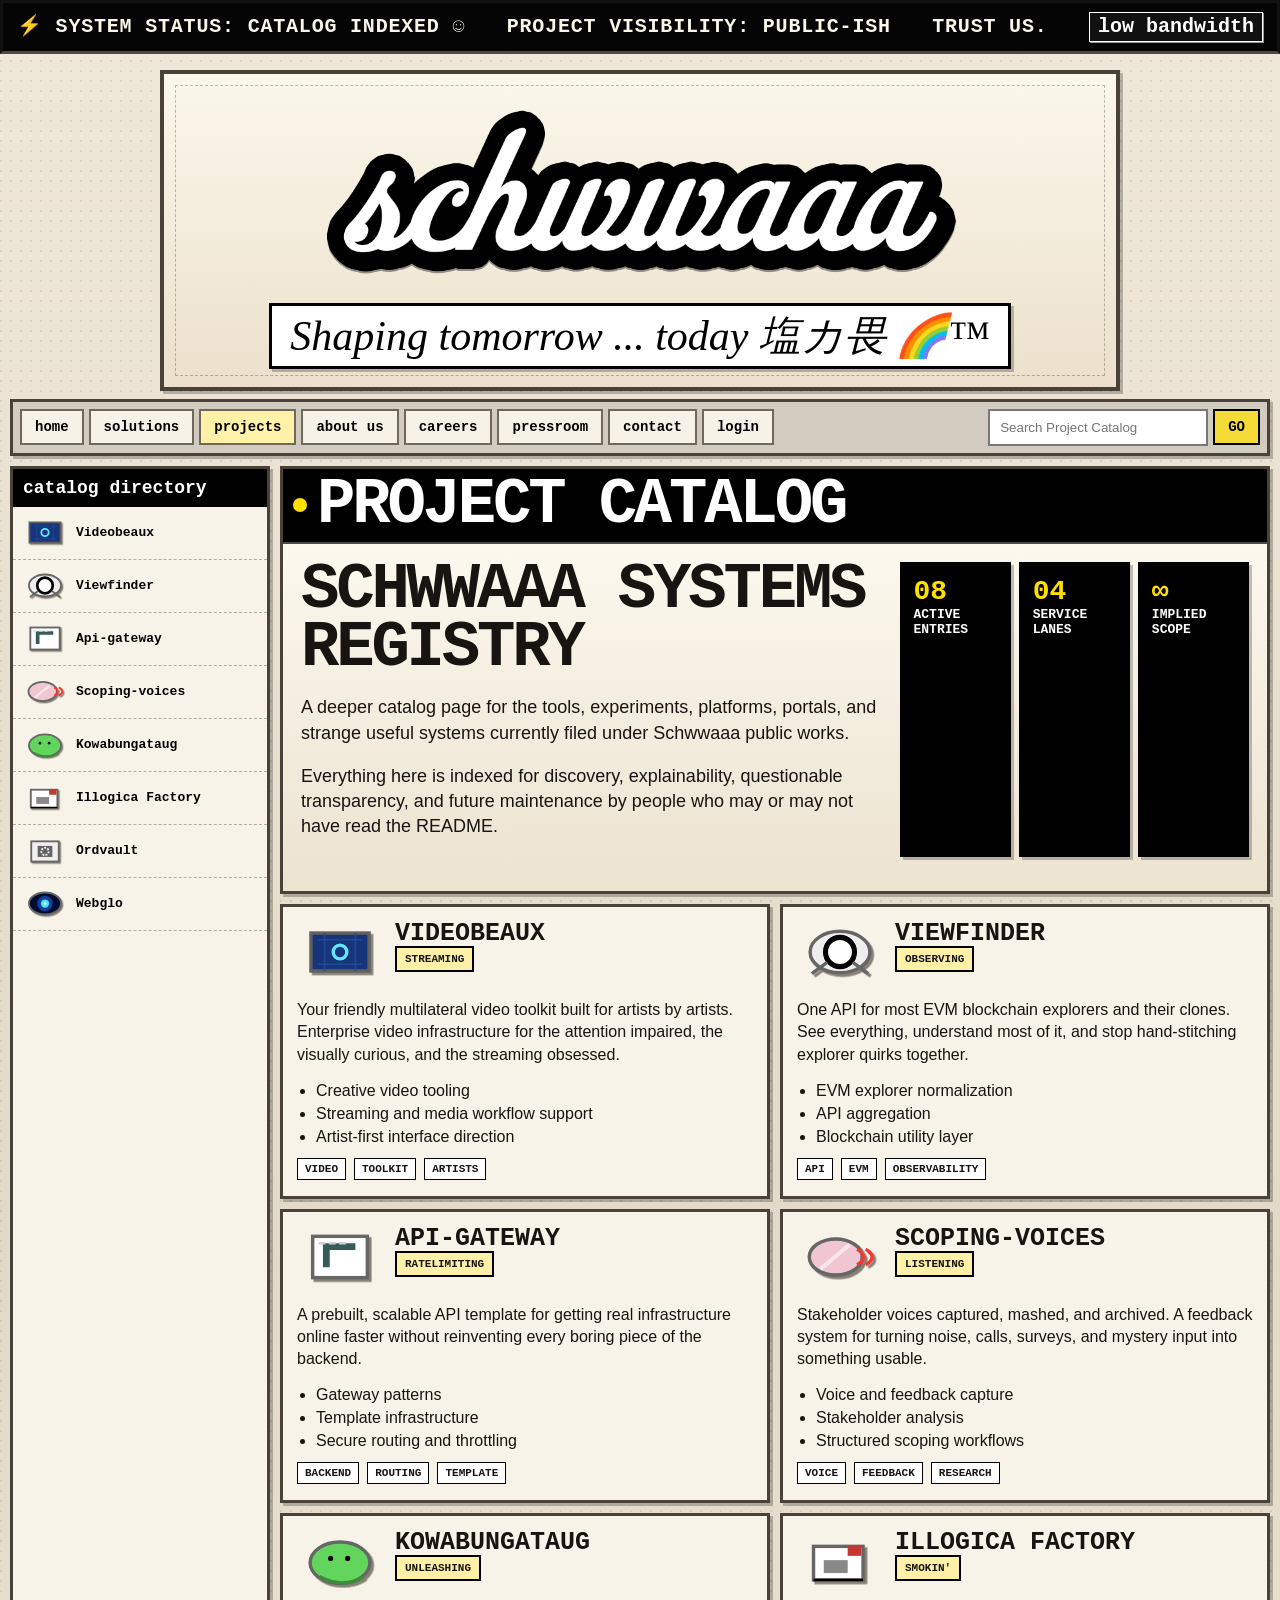
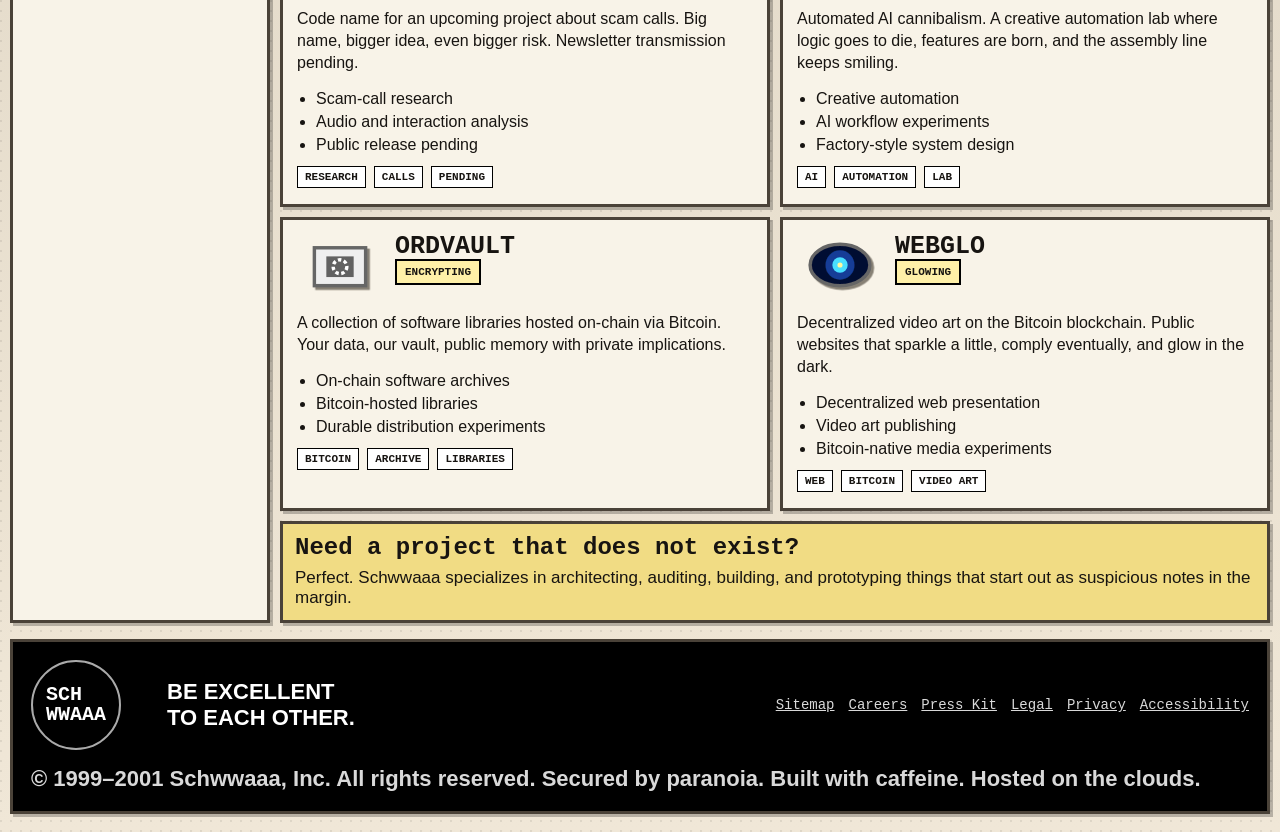
==== commit d7dea3e3: "updated website" ====
--- a/projects.html
+++ b/projects.html
@@ -70,14 +70,14 @@
   <div class="projects-shell">
     <aside class="project-directory" aria-label="Project directory">
       <h2><span></span> catalog directory</h2>
-      <a href="#videobeaux"><i class="project-icon tv"></i><b>Videobeaux</b></a>
-      <a href="#viewfinder"><i class="project-icon eye"></i><b>Viewfinder</b></a>
-      <a href="#api-gateway"><i class="project-icon gate"></i><b>Api-gateway</b></a>
-      <a href="#scoping-voices"><i class="project-icon mouth"></i><b>Scoping-voices</b></a>
-      <a href="#kowabungataug"><i class="project-icon monster"></i><b>Kowabungataug</b></a>
-      <a href="#illogica-factory"><i class="project-icon factory"></i><b>Illogica Factory</b></a>
-      <a href="#ordvault"><i class="project-icon vault"></i><b>Ordvault</b></a>
-      <a href="#webglo"><i class="project-icon globe"></i><b>Webglo</b></a>
+      <a href="#videobeaux"><img class="project-icon-img" src="assets/icons/project-videobeaux.svg" alt="" loading="lazy"><b>Videobeaux</b></a>
+      <a href="#viewfinder"><img class="project-icon-img" src="assets/icons/project-viewfinder.svg" alt="" loading="lazy"><b>Viewfinder</b></a>
+      <a href="#api-gateway"><img class="project-icon-img" src="assets/icons/project-api-gateway.svg" alt="" loading="lazy"><b>Api-gateway</b></a>
+      <a href="#scoping-voices"><img class="project-icon-img" src="assets/icons/project-scoping-voices.svg" alt="" loading="lazy"><b>Scoping-voices</b></a>
+      <a href="#kowabungataug"><img class="project-icon-img" src="assets/icons/project-kowabungataug.svg" alt="" loading="lazy"><b>Kowabungataug</b></a>
+      <a href="#illogica-factory"><img class="project-icon-img" src="assets/icons/project-illogica-factory.svg" alt="" loading="lazy"><b>Illogica Factory</b></a>
+      <a href="#ordvault"><img class="project-icon-img" src="assets/icons/project-ordvault.svg" alt="" loading="lazy"><b>Ordvault</b></a>
+      <a href="#webglo"><img class="project-icon-img" src="assets/icons/project-webglo.svg" alt="" loading="lazy"><b>Webglo</b></a>
     </aside>
 
     <main class="projects-main" id="catalog-main">
@@ -99,56 +99,56 @@
 
       <section class="extended-grid" aria-label="Extended project catalog">
         <article class="project-detail" id="videobeaux">
-          <header><i class="project-icon tv"></i><div><h2>Videobeaux</h2><span class="project-status">streaming</span></div></header>
+          <header><img class="project-icon-img" src="assets/icons/project-videobeaux.svg" alt="" loading="lazy"><div><h2>Videobeaux</h2><span class="project-status">streaming</span></div></header>
           <p>Your friendly multilateral video toolkit built for artists by artists. Enterprise video infrastructure for the attention impaired, the visually curious, and the streaming obsessed.</p>
           <ul><li>Creative video tooling</li><li>Streaming and media workflow support</li><li>Artist-first interface direction</li></ul>
           <footer><span>video</span><span>toolkit</span><span>artists</span></footer>
         </article>
 
         <article class="project-detail" id="viewfinder">
-          <header><i class="project-icon eye"></i><div><h2>Viewfinder</h2><span class="project-status">observing</span></div></header>
+          <header><img class="project-icon-img" src="assets/icons/project-viewfinder.svg" alt="" loading="lazy"><div><h2>Viewfinder</h2><span class="project-status">observing</span></div></header>
           <p>One API for most EVM blockchain explorers and their clones. See everything, understand most of it, and stop hand-stitching explorer quirks together.</p>
           <ul><li>EVM explorer normalization</li><li>API aggregation</li><li>Blockchain utility layer</li></ul>
           <footer><span>api</span><span>evm</span><span>observability</span></footer>
         </article>
 
         <article class="project-detail" id="api-gateway">
-          <header><i class="project-icon gate"></i><div><h2>Api-gateway</h2><span class="project-status">ratelimiting</span></div></header>
+          <header><img class="project-icon-img" src="assets/icons/project-api-gateway.svg" alt="" loading="lazy"><div><h2>Api-gateway</h2><span class="project-status">ratelimiting</span></div></header>
           <p>A prebuilt, scalable API template for getting real infrastructure online faster without reinventing every boring piece of the backend.</p>
           <ul><li>Gateway patterns</li><li>Template infrastructure</li><li>Secure routing and throttling</li></ul>
           <footer><span>backend</span><span>routing</span><span>template</span></footer>
         </article>
 
         <article class="project-detail" id="scoping-voices">
-          <header><i class="project-icon mouth"></i><div><h2>Scoping-voices</h2><span class="project-status">listening</span></div></header>
+          <header><img class="project-icon-img" src="assets/icons/project-scoping-voices.svg" alt="" loading="lazy"><div><h2>Scoping-voices</h2><span class="project-status">listening</span></div></header>
           <p>Stakeholder voices captured, mashed, and archived. A feedback system for turning noise, calls, surveys, and mystery input into something usable.</p>
           <ul><li>Voice and feedback capture</li><li>Stakeholder analysis</li><li>Structured scoping workflows</li></ul>
           <footer><span>voice</span><span>feedback</span><span>research</span></footer>
         </article>
 
         <article class="project-detail" id="kowabungataug">
-          <header><i class="project-icon monster"></i><div><h2>Kowabungataug</h2><span class="project-status">unleashing</span></div></header>
+          <header><img class="project-icon-img" src="assets/icons/project-kowabungataug.svg" alt="" loading="lazy"><div><h2>Kowabungataug</h2><span class="project-status">unleashing</span></div></header>
           <p>Code name for an upcoming project about scam calls. Big name, bigger idea, even bigger risk. Newsletter transmission pending.</p>
           <ul><li>Scam-call research</li><li>Audio and interaction analysis</li><li>Public release pending</li></ul>
           <footer><span>research</span><span>calls</span><span>pending</span></footer>
         </article>
 
         <article class="project-detail" id="illogica-factory">
-          <header><i class="project-icon factory"></i><div><h2>Illogica Factory</h2><span class="project-status">smokin'</span></div></header>
+          <header><img class="project-icon-img" src="assets/icons/project-illogica-factory.svg" alt="" loading="lazy"><div><h2>Illogica Factory</h2><span class="project-status">smokin'</span></div></header>
           <p>Automated AI cannibalism. A creative automation lab where logic goes to die, features are born, and the assembly line keeps smiling.</p>
           <ul><li>Creative automation</li><li>AI workflow experiments</li><li>Factory-style system design</li></ul>
           <footer><span>ai</span><span>automation</span><span>lab</span></footer>
         </article>
 
         <article class="project-detail" id="ordvault">
-          <header><i class="project-icon vault"></i><div><h2>Ordvault</h2><span class="project-status">encrypting</span></div></header>
+          <header><img class="project-icon-img" src="assets/icons/project-ordvault.svg" alt="" loading="lazy"><div><h2>Ordvault</h2><span class="project-status">encrypting</span></div></header>
           <p>A collection of software libraries hosted on-chain via Bitcoin. Your data, our vault, public memory with private implications.</p>
           <ul><li>On-chain software archives</li><li>Bitcoin-hosted libraries</li><li>Durable distribution experiments</li></ul>
           <footer><span>bitcoin</span><span>archive</span><span>libraries</span></footer>
         </article>
 
         <article class="project-detail" id="webglo">
-          <header><i class="project-icon globe"></i><div><h2>Webglo</h2><span class="project-status">glowing</span></div></header>
+          <header><img class="project-icon-img" src="assets/icons/project-webglo.svg" alt="" loading="lazy"><div><h2>Webglo</h2><span class="project-status">glowing</span></div></header>
           <p>Decentralized video art on the Bitcoin blockchain. Public websites that sparkle a little, comply eventually, and glow in the dark.</p>
           <ul><li>Decentralized web presentation</li><li>Video art publishing</li><li>Bitcoin-native media experiments</li></ul>
           <footer><span>web</span><span>bitcoin</span><span>video art</span></footer>
--- a/styles.css
+++ b/styles.css
@@ -112,7 +112,7 @@
 }
 
 .brand-panel::after {
-    content: "schwwaaa public works interface / townview edition";
+    /* content: "schwwaaa public works interface / townview edition"; */
     position: relative;
     display: inline-block;
     margin-top: 10px;
@@ -150,7 +150,8 @@
     width: max-content;
     max-width: 100%;
     padding: 8px 18px;
-    background: linear-gradient(90deg, #fff267 0 24%, #fff6c4 24% 48%, #efb5cf 48% 72%, #83b7ff 72%);
+    /* background: linear-gradient(90deg, #fff267 0 24%, #fff6c4 24% 48%, #efb5cf 48% 72%, #83b7ff 72%); */
+    background: white;
     border: 3px solid #000;
     box-shadow: var(--shadow);
     font: italic clamp(22px, 4.2vw, 42px)/1.05 Georgia, serif;
@@ -2105,4 +2106,3114 @@
     .about-panel p {
         max-width: none;
     }
-}+}
+
+/* v8 office park low-bandwidth map refresh */
+.hero-map { overflow: hidden; }
+.office-park-stage {
+    position: relative;
+    min-height: 700px;
+    background: linear-gradient(180deg, #cfe2f3 0 16%, #dfe8cf 16% 48%, #cfddc2 48% 100%);
+    overflow: hidden;
+    border-top: 2px solid #726b61;
+}
+.office-park-stage::before {
+    content: "";
+    position: absolute;
+    inset: 0;
+    background: linear-gradient(rgba(255,255,255,.18), rgba(255,255,255,0) 22%), repeating-linear-gradient(90deg, rgba(255,255,255,.08) 0 1px, transparent 1px 96px);
+    pointer-events: none;
+}
+.office-park-board {
+    position: absolute;
+    inset: 44px 18px 22px;
+    border: 2px solid #000;
+    background: linear-gradient(180deg, #dfe8cf 0 100%);
+    box-shadow: inset 0 0 0 4px rgba(255, 255, 255, .28);
+    overflow: hidden;
+}
+.low-bandwidth .office-park-board::before { display:none; }
+.office-ground {
+    position:absolute; inset:0;
+    background:
+      repeating-linear-gradient(90deg, rgba(255,255,255,.12) 0 1px, transparent 1px 140px),
+      repeating-linear-gradient(0deg, rgba(255,255,255,.09) 0 1px, transparent 1px 120px),
+      linear-gradient(180deg, #dce7cf, #c8d9bc);
+}
+.office-road {
+    position:absolute; z-index:1;
+    background:#7f847c; border:2px solid #585d57;
+    box-shadow: inset 0 0 0 6px #aab0a7;
+}
+.office-road::after {
+    content:""; position:absolute; left:0; right:0; top:50%; height:3px; transform:translateY(-50%);
+    background: repeating-linear-gradient(90deg, #fff 0 16px, transparent 16px 30px);
+}
+.road-loop-top{ left:8%; right:8%; top:9%; height:46px; }
+.road-loop-bottom{ left:8%; right:8%; bottom:10%; height:46px; }
+.road-loop-left{ left:9%; top:12%; bottom:13%; width:46px; }
+.road-loop-right{ right:9%; top:12%; bottom:13%; width:46px; }
+.road-loop-left::after, .road-loop-right::after, .road-cross-vertical::after { left:50%; top:0; bottom:0; width:3px; height:auto; right:auto; transform:translateX(-50%); background: repeating-linear-gradient(180deg, #fff 0 16px, transparent 16px 30px); }
+.road-cross-horizontal{ left:17%; right:17%; top:50%; height:40px; transform:translateY(-50%); }
+.road-cross-vertical{ top:19%; bottom:19%; left:50%; width:40px; transform:translateX(-50%); }
+.road-link-a{ left:27%; top:29%; width:18%; height:34px; transform:rotate(-28deg); }
+.road-link-b{ right:24%; top:31%; width:17%; height:34px; transform:rotate(28deg); }
+.road-link-c{ left:33%; bottom:24%; width:34%; height:30px; }
+.campus-lot {
+    position:absolute; z-index:2; width:168px; height:118px;
+    background:#ece7dc; border:2px solid #555; box-shadow: 3px 3px 0 rgba(0,0,0,.18);
+}
+.campus-lot::before{ content:""; position:absolute; inset:9px; border:1px solid rgba(0,0,0,.18); }
+.campus-lot .lot-building, .campus-lot .lot-annex{ position:absolute; background:#f8f6ef; border:2px solid #555; }
+.campus-lot .lot-building::before, .campus-lot .lot-annex::before{ content:""; position:absolute; inset:4px; background: repeating-linear-gradient(90deg, #cfd6dc 0 5px, #eff2f4 5px 10px); }
+.campus-lot .lot-building{ left:16px; top:16px; width:74px; height:44px; }
+.campus-lot .lot-annex{ right:16px; bottom:18px; width:52px; height:34px; }
+.campus-lot .lot-parking{ position:absolute; left:12px; right:12px; bottom:10px; height:22px; background: repeating-linear-gradient(90deg, rgba(255,255,255,.9) 0 2px, transparent 2px 17px), #8e948b; border:2px solid #666; }
+.campus-lot.lot-plaza .lot-building, .campus-lot.lot-plaza .lot-annex{ border-radius:18px; }
+.campus-lot.lot-labs .lot-building::before{ background: repeating-linear-gradient(90deg, #d2f5ff 0 5px, #f2ffff 5px 10px); }
+.campus-lot.lot-facility .lot-building{ background:#dbd6cb; }
+.campus-lot.lot-investor .lot-building::before{ background: repeating-linear-gradient(90deg, #d7ecd8 0 5px, #f1faf1 5px 10px); }
+.campus-lot.lot-projects .lot-building::before{ background: repeating-linear-gradient(90deg, #dedede 0 5px, #fafafa 5px 10px); }
+.campus-lot.lot-press .lot-building::before{ background: repeating-linear-gradient(90deg, #efefef 0 4px, #ffffff 4px 8px); }
+.campus-lot.lot-help .lot-building::before{ background: repeating-linear-gradient(90deg, #f9efbe 0 5px, #fff8e6 5px 10px); }
+.lot-info{ left:9%; top:18%; }
+.lot-labs{ left:40%; top:11%; }
+.lot-facility{ right:12%; top:18%; }
+.lot-projects{ left:12%; bottom:16%; }
+.lot-plaza{ left:29%; bottom:19%; }
+.lot-help{ left:58%; bottom:14%; }
+.lot-press{ right:19%; bottom:20%; }
+.lot-investor{ right:8%; top:48%; }
+.campus-core {
+    width:122px; height:122px; left:50%; top:52%; z-index:4;
+    border:4px solid #000; background:#ddd171; box-shadow: var(--shadow);
+}
+.campus-core::before{ content:""; position:absolute; inset:-12px; border:10px solid rgba(101,131,98,.35); border-radius:50%; }
+.office-tree {
+    position:absolute; z-index:3; width:18px; height:30px; border:2px solid #325332;
+    border-radius:16px 16px 10px 10px; background:#479946;
+}
+.office-tree::after{ content:""; position:absolute; left:6px; bottom:-9px; width:4px; height:10px; background:#6d4d32; border:1px solid #000; }
+.tree-a{ left:25%; top:19%; } .tree-b{ left:33%; top:28%; } .tree-c{ left:59%; top:17%; } .tree-d{ right:25%; top:44%; } .tree-e{ left:28%; bottom:29%; } .tree-f{ left:54%; bottom:20%; } .tree-g{ right:17%; bottom:30%; } .tree-h{ right:31%; bottom:18%; }
+.office-car{ position:absolute; z-index:2; width:16px; height:8px; background:#2f5fa7; border:1px solid #000; border-radius:3px; }
+.car-a{ left:18%; top:11%; } .car-b{ right:17%; top:11%; background:#d14d43; } .car-c{ left:15%; bottom:9%; background:#478e42; } .car-d{ right:18%; bottom:10%; background:#d0a11c; }
+.tour-note { left: 30px; top: 76px; width: 270px; z-index: 8; }
+.map-key { right: 30px; top: 76px; width: 210px; z-index:8; }
+.town-node { z-index:6; width:146px; background: rgba(255,255,255,.96); }
+.node-info{ left: 11%; top: 7%; }
+.node-labs{ left: 43%; top: 2%; }
+.node-facility{ right: 11%; top: 7%; }
+.node-investor{ right: 3%; top: 39%; }
+.node-projects{ left: 8%; bottom: 4%; }
+.node-plaza{ left: 28%; bottom: 1%; }
+.node-press{ right: 19%; bottom: 4%; }
+.node-help{ left: 56%; bottom: 0%; }
+.map-tile { width: 68px; height: 54px; }
+.map-tile .ico { transform: scale(1.38); }
+.low-bandwidth .office-road { box-shadow: inset 0 0 0 4px #aab0a7; }
+.low-bandwidth .campus-lot { box-shadow: none; }
+.low-bandwidth .office-ground { background: repeating-linear-gradient(90deg, rgba(255,255,255,.08) 0 1px, transparent 1px 140px), linear-gradient(180deg, #dde6d0, #cbdabc); }
+.low-bandwidth .office-tree, .low-bandwidth .office-car { display:block; }
+@media (max-width: 1200px){
+  .office-park-stage{ min-height: 720px; }
+  .office-park-board{ inset:44px 12px 20px; }
+  .town-node{ width:138px; }
+  .lot-info{ left:6%; }
+  .lot-facility{ right:8%; }
+}
+@media (max-width: 900px){
+  .office-park-stage{ min-height: 860px; }
+  .tour-note{ left:18px; top:72px; width:240px; }
+  .map-key{ right:18px; top:72px; width:180px; }
+  .lot-info{ left:8%; top:20%; }
+  .lot-labs{ left:37%; top:16%; }
+  .lot-facility{ right:10%; top:23%; }
+  .lot-investor{ right:6%; top:52%; }
+  .lot-projects{ left:10%; bottom:18%; }
+  .lot-plaza{ left:27%; bottom:21%; }
+  .lot-help{ left:47%; bottom:13%; }
+  .lot-press{ right:14%; bottom:18%; }
+  .node-info{ left:7%; top:10%; }
+  .node-labs{ left:38%; top:6%; }
+  .node-facility{ right:8%; top:12%; }
+  .node-investor{ right:2%; top:43%; }
+  .node-projects{ left:5%; bottom:6%; }
+  .node-plaza{ left:25%; bottom:3%; }
+  .node-help{ left:44%; bottom:2%; }
+  .node-press{ right:10%; bottom:7%; }
+}
+@media (max-width: 700px){
+  .office-park-stage{ min-height: 1180px; }
+  .office-park-board{ position:relative; inset:auto; margin:12px; min-height:960px; }
+  .tour-note, .map-key { position:relative; left:auto; right:auto; top:auto; width:auto; margin:12px; }
+  .office-road{ box-shadow: inset 0 0 0 4px #aab0a7; }
+  .road-loop-top{ left:6%; right:6%; top:14%; }
+  .road-loop-bottom{ left:6%; right:6%; bottom:8%; }
+  .road-loop-left{ left:7%; top:17%; bottom:11%; }
+  .road-loop-right{ right:7%; top:17%; bottom:11%; }
+  .road-cross-horizontal{ left:15%; right:15%; top:52%; }
+  .road-cross-vertical{ top:22%; bottom:22%; }
+  .road-link-a, .road-link-b, .road-link-c{ display:none; }
+  .campus-lot{ width:140px; height:104px; }
+  .lot-info{ left:11%; top:20%; }
+  .lot-labs{ right:11%; left:auto; top:20%; }
+  .lot-facility{ right:11%; top:39%; }
+  .lot-investor{ right:11%; top:62%; }
+  .lot-projects{ left:11%; top:39%; bottom:auto; }
+  .lot-plaza{ left:11%; top:58%; bottom:auto; }
+  .lot-help{ left:11%; top:76%; bottom:auto; }
+  .lot-press{ right:11%; top:80%; bottom:auto; }
+  .campus-core{ width:104px; height:104px; top:54%; }
+  .town-node{ width:126px; padding:6px 6px; }
+  .node-info{ left:13%; top:12%; }
+  .node-labs{ right:13%; left:auto; top:12%; }
+  .node-facility{ right:13%; top:31%; }
+  .node-investor{ right:13%; top:54%; }
+  .node-projects{ left:13%; top:31%; bottom:auto; }
+  .node-plaza{ left:13%; top:50%; bottom:auto; }
+  .node-help{ left:13%; top:68%; bottom:auto; }
+  .node-press{ right:13%; top:72%; bottom:auto; }
+  .office-tree{ display:none; }
+  .car-c, .car-d{ display:none; }
+}
+
+
+/* v9 office park cleanup: map-only welcome area + abstract location icons */
+.office-park-stage {
+    min-height: 640px;
+    padding: 0;
+}
+.office-park-board {
+    inset: 14px;
+    min-height: 608px;
+    background:
+        radial-gradient(circle at 50% 52%, rgba(255, 245, 166, .36) 0 9%, transparent 10%),
+        linear-gradient(180deg, #dbe8cf 0 100%);
+}
+.office-park-board::after {
+    content: "SCHWWAAA OFFICE PARK / LOW BANDWIDTH MAP";
+    position: absolute;
+    left: 12px;
+    bottom: 10px;
+    z-index: 8;
+    padding: 4px 8px;
+    border: 1px solid rgba(0,0,0,.7);
+    background: rgba(255,255,255,.72);
+    font: 900 9px/1 var(--mono);
+    letter-spacing: .06em;
+    text-transform: uppercase;
+    color: rgba(0,0,0,.62);
+}
+.town-status,
+.tour-note,
+.map-key,
+.map-footer { display: none !important; }
+
+/* Make each destination feel like a separate map location, not a generic UI badge. */
+.office-park-board .town-node {
+    width: 154px;
+    padding: 8px 8px 7px;
+    background: rgba(255, 253, 242, .96);
+    border: 2px solid #000;
+    box-shadow: 3px 3px 0 rgba(0,0,0,.35);
+    transition: transform .12s ease, background .12s ease;
+}
+.office-park-board .town-node:hover,
+.office-park-board .town-node:focus-visible {
+    transform: translate(-1px, -2px);
+    background: #fff2a3;
+}
+.office-park-board .town-node b { font-size: 11px; letter-spacing: -.02em; }
+.office-park-board .town-node em { font-size: 9px; }
+.office-park-board .map-tile {
+    width: 78px;
+    height: 62px;
+    margin-bottom: 5px;
+    background: linear-gradient(180deg, #f6f3ea, #ddd6c8);
+    border-color: #1b1b1b;
+    box-shadow: 5px 5px 0 #6f6a60;
+}
+.office-park-board .map-tile .ico {
+    width: 34px;
+    height: 34px;
+    transform: none;
+    border: 2px solid #000;
+    overflow: visible;
+}
+.office-park-board .ico::before,
+.office-park-board .ico::after {
+    box-sizing: border-box;
+}
+
+/* 1 Info Booth — municipal kiosk / beacon */
+.office-park-board .ico.booth {
+    background: linear-gradient(#f6d86a 0 34%, #fff9c7 34%);
+    border-radius: 2px;
+}
+.office-park-board .ico.booth::before {
+    content: "";
+    position: absolute;
+    left: 9px;
+    right: 9px;
+    top: 6px;
+    height: 7px;
+    background: #0d3688;
+    border: 2px solid #000;
+    box-shadow: 0 11px 0 #fff;
+}
+.office-park-board .ico.booth::after {
+    content: "i";
+    position: absolute;
+    left: 10px;
+    right: 10px;
+    bottom: -12px;
+    height: 16px;
+    display: grid;
+    place-items: center;
+    border: 2px solid #000;
+    background: #fff;
+    font: 900 12px/1 Georgia, serif;
+}
+
+/* 2 Labs — synthetic cell / test reactor */
+.office-park-board .ico.lab {
+    border-radius: 50%;
+    background: radial-gradient(circle at 50% 50%, #bffaff 0 12%, #4cc9ff 13% 30%, #143894 31% 62%, #050505 63% 100%);
+}
+.office-park-board .ico.lab::before {
+    content: "";
+    position: absolute;
+    left: -6px;
+    right: -6px;
+    top: 14px;
+    height: 6px;
+    border: 2px solid #000;
+    border-left: none;
+    border-right: none;
+    transform: rotate(-18deg);
+    background: rgba(255,255,255,.75);
+}
+.office-park-board .ico.lab::after {
+    content: "";
+    position: absolute;
+    inset: 7px;
+    border: 2px dotted #9ff6ff;
+    border-radius: 50%;
+}
+
+/* 3 Facility Grid — service plant / stacked process blocks */
+.office-park-board .ico.factory {
+    background: #e7e1d4;
+    border-radius: 2px;
+}
+.office-park-board .ico.factory::before {
+    content: "";
+    position: absolute;
+    left: 4px;
+    bottom: 4px;
+    width: 14px;
+    height: 13px;
+    background: #777;
+    box-shadow: 12px -5px 0 #adadad, 19px -16px 0 #c73734;
+}
+.office-park-board .ico.factory::after {
+    content: "";
+    position: absolute;
+    left: 4px;
+    right: 4px;
+    bottom: -8px;
+    height: 7px;
+    background: repeating-linear-gradient(90deg, #000 0 2px, transparent 2px 7px), #f6f0df;
+    border: 2px solid #000;
+}
+
+/* 4 Investor Hall — severe tower / market pillar */
+.office-park-board .ico.tower {
+    background: #e6f2e2;
+}
+.office-park-board .ico.tower::before {
+    content: "";
+    position: absolute;
+    left: 10px;
+    bottom: 4px;
+    width: 12px;
+    height: 23px;
+    background: repeating-linear-gradient(180deg, #b9d7c0 0 4px, #356247 4px 7px);
+    border: 2px solid #000;
+}
+.office-park-board .ico.tower::after {
+    content: "";
+    position: absolute;
+    left: 5px;
+    bottom: -8px;
+    width: 22px;
+    height: 8px;
+    background: #fff;
+    border: 2px solid #000;
+}
+
+/* 5 Project Block — registry cabinet / archive aperture */
+.office-park-board .ico.archive {
+    background: #efefef;
+}
+.office-park-board .ico.archive::before {
+    content: "";
+    position: absolute;
+    left: 5px;
+    top: 5px;
+    width: 22px;
+    height: 22px;
+    border: 3px solid #6c6c6c;
+    background: linear-gradient(90deg, transparent 0 48%, #6c6c6c 48% 56%, transparent 56%);
+}
+.office-park-board .ico.archive::after {
+    content: "";
+    position: absolute;
+    right: -6px;
+    top: 10px;
+    width: 12px;
+    height: 12px;
+    background: #f5d94a;
+    border: 2px solid #000;
+    transform: rotate(45deg);
+}
+
+/* 6 Plaza — commons / weird public mascot */
+.office-park-board .ico.plaza {
+    border-radius: 50%;
+    background: #5fd857;
+}
+.office-park-board .ico.plaza::before,
+.office-park-board .ico.plaza::after {
+    content: "";
+    position: absolute;
+    top: 11px;
+    width: 5px;
+    height: 5px;
+    border-radius: 50%;
+    background: #000;
+}
+.office-park-board .ico.plaza::before { left: 9px; }
+.office-park-board .ico.plaza::after { right: 9px; }
+.office-park-board .tile-plaza::after {
+    background: #8a824a;
+}
+
+/* 7 Press Room — bulletin scan / signal paper */
+.office-park-board .ico.press {
+    background: #fff;
+}
+.office-park-board .ico.press::before {
+    content: "";
+    position: absolute;
+    inset: 5px;
+    border: 2px dashed #4a4a4a;
+}
+.office-park-board .ico.press::after {
+    content: "";
+    position: absolute;
+    left: -7px;
+    top: 8px;
+    width: 8px;
+    height: 15px;
+    background: repeating-linear-gradient(180deg, #000 0 2px, transparent 2px 5px);
+}
+
+/* 8 Help Desk — question terminal / human-ish support */
+.office-park-board .ico.help {
+    background: #fff4b7;
+    border-radius: 2px 2px 9px 2px;
+}
+.office-park-board .ico.help::before {
+    content: "?";
+    position: absolute;
+    inset: 0;
+    display: grid;
+    place-items: center;
+    font: 900 22px/1 Georgia, serif;
+}
+.office-park-board .ico.help::after {
+    content: "";
+    position: absolute;
+    right: -8px;
+    bottom: 4px;
+    width: 8px;
+    height: 12px;
+    border: 2px solid #000;
+    border-left: none;
+    background: #fff;
+}
+
+/* Rebalance the map now that the sticky and directory are removed. */
+.node-info{ left: 9%; top: 10%; }
+.node-labs{ left: 42%; top: 7%; }
+.node-facility{ right: 11%; top: 11%; }
+.node-investor{ right: 4%; top: 42%; }
+.node-projects{ left: 9%; bottom: 7%; }
+.node-plaza{ left: 31%; bottom: 3%; }
+.node-press{ right: 20%; bottom: 7%; }
+.node-help{ left: 58%; bottom: 4%; }
+.lot-info{ left: 8%; top: 21%; }
+.lot-labs{ left: 40%; top: 18%; }
+.lot-facility{ right: 10%; top: 22%; }
+.lot-investor{ right: 8%; top: 53%; }
+.lot-projects{ left: 10%; bottom: 18%; }
+.lot-plaza{ left: 31%; bottom: 21%; }
+.lot-press{ right: 19%; bottom: 20%; }
+.lot-help{ left: 58%; bottom: 17%; }
+@media (max-width: 900px){
+  .office-park-stage{ min-height: 770px; }
+  .office-park-board{ inset: 12px; }
+  .office-park-board::after{ font-size: 8px; }
+  .node-info{ left: 6%; top: 9%; }
+  .node-labs{ left: 38%; top: 8%; }
+  .node-facility{ right: 7%; top: 12%; }
+  .node-investor{ right: 3%; top: 44%; }
+  .node-projects{ left: 6%; bottom: 7%; }
+  .node-plaza{ left: 27%; bottom: 4%; }
+  .node-help{ left: 44%; bottom: 3%; }
+  .node-press{ right: 9%; bottom: 8%; }
+}
+@media (max-width: 700px){
+  .office-park-stage{ min-height: 960px; }
+  .office-park-board{ min-height: 930px; }
+  .office-park-board::after{ left: 8px; right: 8px; bottom: 8px; text-align:center; }
+  .node-info{ left: 12%; top: 8%; }
+  .node-labs{ right: 12%; left: auto; top: 8%; }
+  .node-projects{ left: 12%; top: 29%; bottom:auto; }
+  .node-facility{ right: 12%; top: 29%; }
+  .node-plaza{ left: 12%; top: 50%; bottom:auto; }
+  .node-investor{ right: 12%; top: 50%; }
+  .node-help{ left: 12%; top: 71%; bottom:auto; }
+  .node-press{ right: 12%; top: 71%; bottom:auto; }
+}
+
+
+/* v10 office park RPG pass: visible citizen footer, standalone icons, raised 2.5D campus */
+.office-park-stage {
+    min-height: 700px;
+    background:
+        linear-gradient(180deg, #c9e1ee 0 12%, #d9e7c9 12% 62%, #c1d5b0 62% 100%);
+}
+.office-park-board {
+    inset: 14px 14px 54px;
+    min-height: 620px;
+    background:
+        radial-gradient(ellipse at 50% 52%, rgba(240, 222, 123, .38) 0 10%, transparent 11%),
+        repeating-linear-gradient(30deg, rgba(255,255,255,.12) 0 1px, transparent 1px 74px),
+        repeating-linear-gradient(120deg, rgba(70,100,70,.12) 0 1px, transparent 1px 74px),
+        linear-gradient(180deg, #dce9ce 0, #bdd7ad 100%);
+    border: 3px solid #252019;
+    box-shadow: inset 0 0 0 4px rgba(255,255,255,.28), inset 0 -22px 40px rgba(63,91,58,.14);
+}
+.office-park-board::after {
+    content: "SCHWWAAA OFFICE PARK / LOW BANDWIDTH MAP";
+    bottom: 12px;
+    background: rgba(255, 249, 219, .88);
+    box-shadow: 2px 2px 0 rgba(0,0,0,.22);
+}
+.map-footer {
+    display: flex !important;
+    justify-content: space-between;
+    gap: 10px;
+    flex-wrap: wrap;
+    padding: 14px 18px;
+    border-top: 3px solid #4a4238;
+    background: #f2eadb;
+    font: 900 18px/1 var(--mono);
+    letter-spacing: .02em;
+    text-transform: uppercase;
+}
+.map-footer span { margin-left: auto; }
+.map-footer a { color:#002a85; }
+.tour-note,
+.map-key,
+.town-status { display: none !important; }
+
+/* Make the map feel like a low-bandwidth RPG office park instead of a flat roadway diagram. */
+.office-road {
+    z-index: 1;
+    background: #747970;
+    border: 2px solid #51574f;
+    box-shadow: inset 0 0 0 5px #9ea69b, 2px 3px 0 rgba(0,0,0,.28);
+}
+.road-loop-top{ left:10%; right:10%; top:12%; height:42px; }
+.road-loop-bottom{ left:10%; right:10%; bottom:12%; height:42px; }
+.road-loop-left{ left:11%; top:15%; bottom:15%; width:42px; }
+.road-loop-right{ right:11%; top:15%; bottom:15%; width:42px; }
+.road-cross-horizontal{ left:20%; right:20%; top:52%; height:36px; transform: translateY(-50%); }
+.road-cross-vertical{ top:23%; bottom:23%; left:50%; width:36px; transform: translateX(-50%); }
+.road-link-a{ left:27%; top:29%; width:18%; height:28px; transform:rotate(-26deg); }
+.road-link-b{ right:24%; top:30%; width:17%; height:28px; transform:rotate(24deg); }
+.road-link-c{ left:34%; bottom:26%; width:30%; height:26px; }
+
+.campus-lot {
+    width: 166px;
+    height: 124px;
+    border: 2px solid #57524a;
+    background:
+        linear-gradient(135deg, rgba(255,255,255,.45), transparent 38%),
+        #e8e1d2;
+    box-shadow: 5px 7px 0 rgba(61,57,48,.35), inset 0 0 0 5px rgba(255,255,255,.25);
+    transform: skewY(-2deg);
+}
+.campus-lot::before {
+    inset: 10px;
+    border: 1px dashed rgba(0,0,0,.18);
+}
+.campus-lot::after {
+    content: "";
+    position: absolute;
+    left: 4px;
+    right: -8px;
+    bottom: -10px;
+    height: 10px;
+    background: #8b8170;
+    border: 2px solid #57524a;
+    border-top: none;
+    transform: skewX(-35deg);
+    z-index: -1;
+}
+.campus-lot .lot-building,
+.campus-lot .lot-annex {
+    background: #f7f4e8;
+    border: 2px solid #4d4d4d;
+    box-shadow: 4px 5px 0 rgba(0,0,0,.22);
+}
+.campus-lot .lot-building {
+    left: 18px;
+    top: 13px;
+    width: 78px;
+    height: 48px;
+}
+.campus-lot .lot-annex {
+    right: 15px;
+    bottom: 20px;
+    width: 52px;
+    height: 36px;
+}
+.campus-lot .lot-building::before,
+.campus-lot .lot-annex::before {
+    inset: 5px;
+    background:
+        linear-gradient(45deg, transparent 46%, rgba(0,0,0,.22) 46% 54%, transparent 54%),
+        repeating-linear-gradient(90deg, #cfd6dc 0 5px, #f4f7f7 5px 10px);
+}
+.campus-lot .lot-building::after,
+.campus-lot .lot-annex::after {
+    content: "";
+    position: absolute;
+    left: 3px;
+    right: -7px;
+    bottom: -8px;
+    height: 8px;
+    background: #8a877e;
+    border: 2px solid #4d4d4d;
+    border-top: none;
+    transform: skewX(-35deg);
+    z-index: -1;
+}
+.campus-lot .lot-parking {
+    left: 12px;
+    right: 12px;
+    bottom: 9px;
+    height: 18px;
+    background: repeating-linear-gradient(90deg, rgba(255,255,255,.92) 0 2px, transparent 2px 16px), #858d83;
+}
+.lot-info{ left: 9%; top: 18%; }
+.lot-labs{ left: 39%; top: 13%; }
+.lot-facility{ right: 9%; top: 19%; }
+.lot-investor{ right: 7%; top: 52%; }
+.lot-projects{ left: 10%; bottom: 16%; }
+.lot-plaza{ left: 30%; bottom: 19%; }
+.lot-press{ right: 20%; bottom: 19%; }
+.lot-help{ left: 58%; bottom: 15%; }
+.campus-core {
+    top: 52%;
+    width: 118px;
+    height: 118px;
+    background: radial-gradient(circle at 42% 34%, #fff6a4, #dacb63 62%, #a49844 100%);
+    box-shadow: 5px 7px 0 rgba(0,0,0,.32);
+}
+.campus-core b { bottom: 9px; }
+
+/* Standalone location markers: no box around the icon. */
+.office-park-board .town-node {
+    width: 128px;
+    padding: 0;
+    background: transparent;
+    border: 0;
+    box-shadow: none;
+    gap: 4px;
+    filter: drop-shadow(2px 3px 0 rgba(0,0,0,.32));
+}
+.office-park-board .town-node:hover,
+.office-park-board .town-node:focus-visible {
+    transform: translate(-1px, -2px);
+    background: transparent;
+}
+.office-park-board .town-node b {
+    display: inline-block;
+    padding: 4px 7px;
+    background: #fff8d6;
+    border: 2px solid #000;
+    box-shadow: 2px 2px 0 rgba(0,0,0,.28);
+    font-size: 10px;
+    line-height: 1;
+    white-space: nowrap;
+}
+.office-park-board .town-node em {
+    display: none;
+}
+.office-park-board .map-tile {
+    width: 64px;
+    height: 64px;
+    display: grid;
+    place-items: center;
+    margin: 0;
+    transform: none;
+    background: transparent;
+    border: 0;
+    box-shadow: none;
+}
+.office-park-board .map-tile::before,
+.office-park-board .map-tile::after { display: none; }
+.office-park-board .map-tile .ico {
+    width: 54px;
+    height: 54px;
+    transform: none;
+    border: 0;
+    background: transparent;
+    overflow: visible;
+}
+.office-park-board .ico::before,
+.office-park-board .ico::after { box-sizing: border-box; }
+
+/* Info Booth — weird municipal beacon kiosk */
+.office-park-board .ico.booth { border-radius: 0; }
+.office-park-board .ico.booth::before {
+    content: "";
+    position:absolute;
+    left: 14px;
+    top: 10px;
+    width: 26px;
+    height: 30px;
+    background: linear-gradient(#ffe26e 0 38%, #fff9c8 38%);
+    border: 3px solid #000;
+    box-shadow: 5px 5px 0 #867f74;
+}
+.office-park-board .ico.booth::after {
+    content: "i";
+    position:absolute;
+    left: 21px;
+    top: -1px;
+    width: 18px;
+    height: 18px;
+    border-radius: 50%;
+    display:grid;
+    place-items:center;
+    border: 3px solid #000;
+    background: #fff;
+    font: 900 13px/1 Georgia, serif;
+}
+
+/* Labs — suspended reactor / synthetic cell */
+.office-park-board .ico.lab::before {
+    content:"";
+    position:absolute;
+    inset: 6px;
+    border-radius: 50%;
+    background: radial-gradient(circle, #caffff 0 13%, #59dcff 14% 34%, #173e96 35% 66%, #070707 67%);
+    border:3px solid #000;
+    box-shadow: 5px 5px 0 #62645f;
+}
+.office-park-board .ico.lab::after {
+    content:"";
+    position:absolute;
+    left: 0;
+    right: 0;
+    top: 25px;
+    height: 6px;
+    border-top:3px solid #000;
+    border-bottom:3px solid #000;
+    transform: rotate(-18deg);
+    background: rgba(255,255,255,.78);
+}
+
+/* Facility Grid — stacked process blocks */
+.office-park-board .ico.factory::before {
+    content:"";
+    position:absolute;
+    left: 8px;
+    top: 14px;
+    width: 22px;
+    height: 22px;
+    background: #8f8f8f;
+    border:3px solid #000;
+    box-shadow: 16px -8px 0 #c73734, 28px 6px 0 #d7d1c4, 5px 5px 0 #756f67;
+}
+.office-park-board .ico.factory::after {
+    content:"";
+    position:absolute;
+    left: 6px;
+    bottom: 6px;
+    width: 44px;
+    height: 8px;
+    background: repeating-linear-gradient(90deg, #000 0 3px, transparent 3px 8px), #fff3c6;
+    border: 3px solid #000;
+}
+
+/* Investor Hall — high-rise / market pillar */
+.office-park-board .ico.tower::before {
+    content:"";
+    position:absolute;
+    left: 19px;
+    bottom: 9px;
+    width: 18px;
+    height: 40px;
+    background: repeating-linear-gradient(180deg, #bddac0 0 5px, #356247 5px 8px);
+    border:3px solid #000;
+    box-shadow: 6px 6px 0 #6d7668;
+}
+.office-park-board .ico.tower::after {
+    content:"";
+    position:absolute;
+    left: 11px;
+    bottom: 4px;
+    width: 34px;
+    height: 10px;
+    background:#fff7c4;
+    border:3px solid #000;
+}
+
+/* Project Block — archive aperture / project registry */
+.office-park-board .ico.archive::before {
+    content:"";
+    position:absolute;
+    left: 9px;
+    top: 9px;
+    width: 36px;
+    height: 36px;
+    background: linear-gradient(90deg, #eee 0 46%, #6a6a6a 46% 54%, #eee 54%);
+    border:3px solid #606060;
+    box-shadow: 5px 5px 0 #79746a;
+}
+.office-park-board .ico.archive::after {
+    content:"";
+    position:absolute;
+    right: 1px;
+    top: 18px;
+    width: 14px;
+    height: 14px;
+    background:#f3d94a;
+    border:3px solid #000;
+    transform: rotate(45deg);
+}
+
+/* Plaza — public commons mascot */
+.office-park-board .ico.plaza::before {
+    content:"";
+    position:absolute;
+    inset: 7px;
+    border-radius: 50%;
+    background: #63d95d;
+    border:3px solid #000;
+    box-shadow: 5px 5px 0 #7a774d;
+}
+.office-park-board .ico.plaza::after {
+    content:"";
+    position:absolute;
+    left: 20px;
+    top: 25px;
+    width: 5px;
+    height: 5px;
+    border-radius:50%;
+    background:#000;
+    box-shadow: 14px 0 0 #000;
+}
+
+/* Press Room — bulletin scan / signal page */
+.office-park-board .ico.press::before {
+    content:"";
+    position:absolute;
+    left: 12px;
+    top: 8px;
+    width: 32px;
+    height: 40px;
+    background:#fff;
+    border:3px solid #000;
+    box-shadow: 5px 5px 0 #777;
+}
+.office-park-board .ico.press::after {
+    content:"";
+    position:absolute;
+    left: 17px;
+    top: 16px;
+    width: 22px;
+    height: 24px;
+    border:2px dashed #454545;
+    background: repeating-linear-gradient(180deg, #000 0 2px, transparent 2px 7px);
+}
+
+/* Help Desk — question terminal / support kiosk */
+.office-park-board .ico.help::before {
+    content:"?";
+    position:absolute;
+    left: 12px;
+    top: 11px;
+    width: 31px;
+    height: 31px;
+    display:grid;
+    place-items:center;
+    background:#fff5b5;
+    border:3px solid #000;
+    font: 900 26px/1 Georgia, serif;
+    box-shadow: 5px 5px 0 #817a66;
+}
+.office-park-board .ico.help::after {
+    content:"";
+    position:absolute;
+    right: 7px;
+    bottom: 6px;
+    width: 9px;
+    height: 16px;
+    background:#fff;
+    border:3px solid #000;
+}
+
+/* Less overlap: labels sit around the campus lots instead of on top of each other. */
+.node-info{ left: 11%; top: 7%; }
+.node-labs{ left: 43%; top: 4%; }
+.node-facility{ right: 12%; top: 7%; }
+.node-investor{ right: 5%; top: 42%; }
+.node-projects{ left: 12%; bottom: 7%; }
+.node-plaza{ left: 33%; bottom: 3%; }
+.node-press{ right: 21%; bottom: 7%; }
+.node-help{ left: 59%; bottom: 4%; }
+.office-tree{ z-index: 3; filter: drop-shadow(2px 3px 0 rgba(0,0,0,.25)); }
+.office-car{ z-index: 2; }
+@media (max-width: 900px){
+  .office-park-stage{ min-height: 800px; }
+  .office-park-board{ inset: 12px 12px 58px; min-height: 700px; }
+  .map-footer{ font-size: 14px; padding: 12px; }
+  .office-park-board .town-node{ width:118px; }
+  .office-park-board .town-node b{ font-size:9px; padding:4px 5px; }
+  .node-info{ left:7%; top:7%; }
+  .node-labs{ left:39%; top:5%; }
+  .node-facility{ right:7%; top:9%; }
+  .node-investor{ right:4%; top:44%; }
+  .node-projects{ left:7%; bottom:8%; }
+  .node-plaza{ left:28%; bottom:4%; }
+  .node-help{ left:46%; bottom:4%; }
+  .node-press{ right:9%; bottom:8%; }
+}
+@media (max-width: 700px){
+  .office-park-stage{ min-height: 1110px; }
+  .office-park-board{ position:relative; inset:auto; margin:12px; min-height:960px; }
+  .map-footer{ display:flex !important; font-size:12px; }
+  .map-footer span{ width:100%; margin-left:0; margin-top:8px; }
+  .office-park-board .town-node{ width:112px; }
+  .campus-lot{ width:132px; height:96px; }
+  .node-info{ left:12%; top:8%; }
+  .node-labs{ right:12%; left:auto; top:8%; }
+  .node-projects{ left:12%; top:30%; bottom:auto; }
+  .node-facility{ right:12%; top:30%; }
+  .node-plaza{ left:12%; top:51%; bottom:auto; }
+  .node-investor{ right:12%; top:51%; }
+  .node-help{ left:12%; top:72%; bottom:auto; }
+  .node-press{ right:12%; top:72%; bottom:auto; }
+}
+
+
+/* v11: image-based icons + cleaner 2.5D office park navigation */
+.service-icon-img,
+.project-icon-img {
+    display: block;
+    width: 86px;
+    height: 62px;
+    object-fit: contain;
+    margin: 0 auto;
+}
+.project-directory .project-icon-img {
+    width: 44px;
+    height: 34px;
+    margin: 0;
+    flex: 0 0 auto;
+}
+.project-detail .project-icon-img {
+    width: 86px;
+    height: 62px;
+    margin: 0;
+    flex: 0 0 auto;
+}
+
+/* remove the old floating icon boxes; only the icon image + label remains */
+.office-park-board .map-tile { display: none !important; }
+.office-park-board .map-marker {
+    display: grid;
+    place-items: center;
+    width: 64px;
+    height: 58px;
+    margin: 0 auto 3px;
+    background: transparent;
+    border: 0;
+    box-shadow: none;
+    transform: none;
+}
+.office-park-board .map-icon-img {
+    display: block;
+    width: 64px;
+    height: 58px;
+    object-fit: contain;
+    filter: drop-shadow(3px 4px 0 rgba(0,0,0,.36));
+}
+.campus-core .map-icon-img {
+    width: 74px;
+    height: 56px;
+    filter: none;
+}
+
+/* map-only UI remains clean */
+.tour-note,
+.map-key,
+.town-status { display:none !important; }
+.map-footer { display:flex !important; }
+
+/* stronger 2.5D RPG office park: more like separated campus plots, less flat diagram */
+.office-park-stage {
+    min-height: 700px;
+    background:
+        linear-gradient(180deg, #c5dce9 0 11%, #dce8d1 11% 61%, #bfd4b2 61% 100%);
+}
+.office-park-board {
+    inset: 14px 14px 54px;
+    min-height: 620px;
+    background:
+        radial-gradient(ellipse at 50% 53%, rgba(238, 220, 111, .38) 0 10%, transparent 11%),
+        repeating-linear-gradient(30deg, rgba(255,255,255,.14) 0 1px, transparent 1px 84px),
+        repeating-linear-gradient(120deg, rgba(66,94,64,.11) 0 1px, transparent 1px 84px),
+        linear-gradient(180deg, #dce8d1 0, #bed5af 100%);
+    border: 3px solid #252019;
+    box-shadow: inset 0 0 0 4px rgba(255,255,255,.28), inset 0 -24px 44px rgba(63,91,58,.14);
+}
+.office-park-board::after {
+    content: "SCHWWAAA OFFICE PARK / LOW BANDWIDTH MAP";
+    left: 12px;
+    bottom: 12px;
+    background: rgba(255, 249, 219, .9);
+    box-shadow: 2px 2px 0 rgba(0,0,0,.22);
+}
+
+/* clean road plan: connected loop + cross streets, no stray diagonal roads */
+.road-link-a,
+.road-link-b,
+.road-link-c { display:none !important; }
+.office-road {
+    z-index: 1;
+    background: #73796f;
+    border: 2px solid #4f574e;
+    box-shadow: inset 0 0 0 5px #9fa89d, 2px 3px 0 rgba(0,0,0,.25);
+}
+.road-loop-top { left: 10%; right: 10%; top: 14%; height: 36px; }
+.road-loop-bottom { left: 10%; right: 10%; bottom: 13%; height: 36px; }
+.road-loop-left { left: 12%; top: 14%; bottom: 13%; width: 36px; }
+.road-loop-right { right: 12%; top: 14%; bottom: 13%; width: 36px; }
+.road-cross-horizontal { left: 20%; right: 20%; top: 50%; height: 34px; transform: translateY(-50%); }
+.road-cross-vertical { top: 23%; bottom: 23%; left: 50%; width: 34px; transform: translateX(-50%); }
+
+/* campus plots are separate office-park locations with top-down roofs and raised shadows */
+.campus-lot {
+    width: 150px;
+    height: 106px;
+    border: 2px solid #57524a;
+    background:
+        linear-gradient(135deg, rgba(255,255,255,.52), transparent 40%),
+        #e9e1d2;
+    box-shadow: 5px 7px 0 rgba(61,57,48,.36), inset 0 0 0 5px rgba(255,255,255,.24);
+    transform: skewY(-2deg);
+}
+.campus-lot::before { inset: 9px; border: 1px dashed rgba(0,0,0,.18); }
+.campus-lot::after {
+    content: "";
+    position: absolute;
+    left: 4px;
+    right: -8px;
+    bottom: -10px;
+    height: 10px;
+    background: #8b8170;
+    border: 2px solid #57524a;
+    border-top: none;
+    transform: skewX(-35deg);
+    z-index: -1;
+}
+.campus-lot .lot-building,
+.campus-lot .lot-annex {
+    background: #f7f4e8;
+    border: 2px solid #4d4d4d;
+    box-shadow: 4px 5px 0 rgba(0,0,0,.22);
+}
+.campus-lot .lot-building { left: 16px; top: 13px; width: 68px; height: 42px; }
+.campus-lot .lot-annex { right: 13px; bottom: 18px; width: 48px; height: 32px; }
+.campus-lot .lot-building::before,
+.campus-lot .lot-annex::before {
+    inset: 5px;
+    background:
+        linear-gradient(45deg, transparent 46%, rgba(0,0,0,.20) 46% 54%, transparent 54%),
+        repeating-linear-gradient(90deg, #cfd6dc 0 5px, #f4f7f7 5px 10px);
+}
+.campus-lot .lot-building::after,
+.campus-lot .lot-annex::after {
+    content: "";
+    position: absolute;
+    left: 3px;
+    right: -7px;
+    bottom: -8px;
+    height: 8px;
+    background: #8a877e;
+    border: 2px solid #4d4d4d;
+    border-top: none;
+    transform: skewX(-35deg);
+    z-index: -1;
+}
+.campus-lot .lot-parking {
+    left: 12px;
+    right: 12px;
+    bottom: 8px;
+    height: 15px;
+    background: repeating-linear-gradient(90deg, rgba(255,255,255,.92) 0 2px, transparent 2px 15px), #858d83;
+}
+.lot-info { left: 9%; top: 19%; }
+.lot-labs { left: 41%; top: 13%; }
+.lot-facility { right: 9%; top: 19%; }
+.lot-investor { right: 7%; top: 52%; }
+.lot-projects { left: 10%; bottom: 16%; width: 132px; height: 92px; }
+.lot-plaza { left: 31%; bottom: 19%; }
+.lot-press { right: 20%; bottom: 19%; }
+.lot-help { left: 59%; bottom: 15%; }
+
+.campus-core {
+    top: 52%;
+    width: 118px;
+    height: 118px;
+    background: radial-gradient(circle at 42% 34%, #fff6a4, #dacb63 62%, #a49844 100%);
+    box-shadow: 5px 7px 0 rgba(0,0,0,.32);
+}
+.campus-core b { bottom: 9px; }
+
+/* destination labels: smaller, offset, and no icon box overlap */
+.office-park-board .town-node {
+    width: 116px;
+    padding: 0;
+    background: transparent;
+    border: 0;
+    box-shadow: none;
+    gap: 2px;
+    filter: drop-shadow(2px 3px 0 rgba(0,0,0,.26));
+}
+.office-park-board .town-node:hover,
+.office-park-board .town-node:focus-visible {
+    transform: translate(-1px, -2px);
+    background: transparent;
+}
+.office-park-board .town-node b {
+    display: inline-block;
+    padding: 4px 6px;
+    background: #fff8d6;
+    border: 2px solid #000;
+    box-shadow: 2px 2px 0 rgba(0,0,0,.26);
+    font-size: 9px;
+    line-height: 1;
+    white-space: nowrap;
+}
+.office-park-board .town-node em { display:none; }
+.node-projects .map-marker,
+.node-projects .map-icon-img { width: 50px; height: 46px; }
+
+.node-info { left: 12%; top: 7%; }
+.node-labs { left: 44%; top: 4%; }
+.node-facility { right: 13%; top: 7%; }
+.node-investor { right: 5%; top: 43%; }
+.node-projects { left: 12%; bottom: 9%; }
+.node-plaza { left: 34%; bottom: 3%; }
+.node-press { right: 22%; bottom: 8%; }
+.node-help { left: 60%; bottom: 4%; }
+.office-tree { z-index: 3; filter: drop-shadow(2px 3px 0 rgba(0,0,0,.25)); }
+.office-car { z-index: 2; }
+@media (max-width: 900px) {
+    .office-park-stage { min-height: 800px; }
+    .office-park-board { inset: 12px 12px 58px; min-height: 700px; }
+    .office-park-board .town-node { width: 108px; }
+    .office-park-board .town-node b { font-size: 8px; padding: 4px 5px; }
+    .office-park-board .map-marker, .office-park-board .map-icon-img { width: 56px; height: 52px; }
+    .node-projects .map-marker, .node-projects .map-icon-img { width: 46px; height: 42px; }
+    .node-info { left: 7%; top: 7%; }
+    .node-labs { left: 39%; top: 5%; }
+    .node-facility { right: 7%; top: 9%; }
+    .node-investor { right: 4%; top: 44%; }
+    .node-projects { left: 7%; bottom: 10%; }
+    .node-plaza { left: 28%; bottom: 4%; }
+    .node-help { left: 46%; bottom: 4%; }
+    .node-press { right: 9%; bottom: 8%; }
+}
+@media (max-width: 700px) {
+    .office-park-stage { min-height: 1110px; }
+    .office-park-board { position: relative; inset: auto; margin: 12px; min-height: 960px; }
+    .campus-lot { width: 128px; height: 94px; }
+    .office-park-board .town-node { width: 106px; }
+    .node-info { left: 12%; top: 8%; }
+    .node-labs { right: 12%; left: auto; top: 8%; }
+    .node-projects { left: 12%; top: 30%; bottom: auto; }
+    .node-facility { right: 12%; top: 30%; }
+    .node-plaza { left: 12%; top: 51%; bottom: auto; }
+    .node-investor { right: 12%; top: 51%; }
+    .node-help { left: 12%; top: 72%; bottom: auto; }
+    .node-press { right: 12%; top: 72%; bottom: auto; }
+}
+
+
+/* v12: reference-driven 2.5D isometric office park map
+   Uses one connected SVG map layer for roads/buildings, with clickable icon markers above it. */
+.office-park-stage {
+    min-height: 720px;
+    background: linear-gradient(180deg, #c6dbe8 0 10%, #d9e6cf 10% 100%);
+}
+.office-park-board {
+    inset: 14px 14px 54px;
+    min-height: 645px;
+    background: #c9dcbc;
+    border: 3px solid #252019;
+    box-shadow: inset 0 0 0 4px rgba(255,255,255,.24), inset 0 -28px 42px rgba(76,96,64,.12);
+    overflow: hidden;
+}
+.office-ground,
+.office-road,
+.campus-lot,
+.office-tree,
+.office-car,
+.iso-street,
+.iso-ground,
+.iso-canal,
+.iso-tree,
+.pixel-person { display: none !important; }
+.office-map-art {
+    position: absolute;
+    inset: 0;
+    z-index: 1;
+    display: block;
+    width: 100%;
+    height: 100%;
+}
+.office-park-board::before { display:none !important; }
+.office-park-board::after {
+    z-index: 8;
+    content: "SCHWWAAA OFFICE PARK / LOW BANDWIDTH MAP";
+    left: 12px;
+    bottom: 12px;
+    background: rgba(255, 249, 219, .92);
+    border: 1px solid #756f60;
+    box-shadow: 2px 2px 0 rgba(0,0,0,.22);
+}
+.office-park-board .town-node {
+    z-index: 9;
+    width: 116px;
+    padding: 0;
+    background: transparent;
+    border: 0;
+    box-shadow: none;
+    filter: drop-shadow(2px 3px 0 rgba(0,0,0,.26));
+}
+.office-park-board .town-node:hover,
+.office-park-board .town-node:focus-visible {
+    background: transparent;
+    transform: translate(-1px, -2px);
+}
+.office-park-board .map-marker {
+    display: grid;
+    place-items: center;
+    width: 58px;
+    height: 54px;
+    margin: 0 auto 2px;
+    background: transparent;
+    border: 0;
+    box-shadow: none;
+}
+.office-park-board .map-icon-img {
+    width: 58px;
+    height: 54px;
+    object-fit: contain;
+    filter: drop-shadow(3px 4px 0 rgba(0,0,0,.38));
+}
+.office-park-board .town-node b {
+    display: inline-block;
+    padding: 4px 6px;
+    background: #fff8d6;
+    border: 2px solid #000;
+    box-shadow: 2px 2px 0 rgba(0,0,0,.28);
+    font-size: 9px;
+    line-height: 1;
+    white-space: nowrap;
+}
+.office-park-board .town-node em { display:none; }
+.node-projects .map-marker,
+.node-projects .map-icon-img { width: 42px; height: 38px; }
+.campus-core {
+    z-index: 9;
+    top: 52%;
+    left: 50%;
+    width: 112px;
+    height: 112px;
+    background: transparent;
+    border: 0;
+    box-shadow: none;
+}
+.campus-core .map-icon-img {
+    width: 78px;
+    height: 58px;
+    filter: drop-shadow(3px 4px 0 rgba(0,0,0,.25));
+}
+.campus-core b {
+    bottom: 0;
+    border: 2px solid #000;
+    box-shadow: 2px 2px 0 rgba(0,0,0,.25);
+}
+.node-info { left: 13%; top: 14%; }
+.node-labs { left: 44%; top: 5%; }
+.node-facility { right: 13%; top: 15%; }
+.node-investor { right: 5%; top: 44%; }
+.node-projects { left: 12%; bottom: 11%; }
+.node-plaza { left: 34%; bottom: 5%; }
+.node-press { right: 22%; bottom: 10%; }
+.node-help { left: 58%; bottom: 5%; }
+.map-footer { display:flex !important; }
+@media (max-width: 900px) {
+    .office-park-stage { min-height: 790px; }
+    .office-park-board { inset: 12px 12px 58px; min-height: 700px; }
+    .office-park-board .town-node { width: 108px; }
+    .office-park-board .town-node b { font-size: 8px; padding: 4px 5px; }
+    .office-park-board .map-marker,
+    .office-park-board .map-icon-img { width: 52px; height: 48px; }
+    .node-projects .map-marker,
+    .node-projects .map-icon-img { width: 38px; height: 34px; }
+    .node-info { left: 7%; top: 10%; }
+    .node-labs { left: 39%; top: 6%; }
+    .node-facility { right: 7%; top: 11%; }
+    .node-investor { right: 4%; top: 44%; }
+    .node-projects { left: 6%; bottom: 13%; }
+    .node-plaza { left: 28%; bottom: 5%; }
+    .node-help { left: 45%; bottom: 5%; }
+    .node-press { right: 9%; bottom: 11%; }
+}
+@media (max-width: 700px) {
+    .office-park-stage { min-height: 1060px; }
+    .office-park-board { position: relative; inset: auto; margin: 12px; min-height: 900px; }
+    .office-map-art { width: 160%; height: 100%; left: -30%; }
+    .office-park-board .town-node { width: 104px; }
+    .node-info { left: 12%; top: 10%; }
+    .node-labs { right: 12%; left: auto; top: 10%; }
+    .node-projects { left: 12%; top: 31%; bottom: auto; }
+    .node-facility { right: 12%; top: 31%; }
+    .node-plaza { left: 12%; top: 52%; bottom: auto; }
+    .node-investor { right: 12%; top: 52%; }
+    .node-help { left: 12%; top: 73%; bottom: auto; }
+    .node-press { right: 12%; top: 73%; bottom: auto; }
+    .campus-core { width: 94px; height: 94px; }
+}
+
+
+/* ===== v13: cleaned isometric office-park map ===== */
+.office-park-stage {
+  overflow-x: auto;
+  overflow-y: hidden;
+  padding: 18px 18px 10px;
+  background: linear-gradient(180deg,#d8e5ef 0 110px,#cfdbc2 110px 100%);
+}
+.office-park-board {
+  position: relative;
+  width: min(100%, 1460px);
+  min-width: 980px;
+  aspect-ratio: 1200 / 760;
+  margin: 0 auto;
+  border: 3px solid #554f46;
+  background: #cdddba;
+  overflow: hidden;
+  box-shadow: inset 0 0 0 2px #d8d0c3;
+}
+.office-map-art, .clean-isometric-map {
+  position: absolute;
+  inset: 0;
+  width: 100%;
+  height: 100%;
+  display: block;
+}
+.office-ground, .office-road, .campus-lot, .plaza-core, .office-tree, .office-car { display:none !important; }
+.office-park-board .town-node {
+  position: absolute;
+  z-index: 5;
+  width: 118px;
+  text-decoration: none;
+  color: #111;
+  text-align: center;
+  background: transparent !important;
+  border: 0 !important;
+  box-shadow: none !important;
+  padding: 0 !important;
+}
+.office-park-board .town-node:hover,
+.office-park-board .town-node:focus-visible { transform: translateY(-2px); }
+.office-park-board .map-marker {
+  display: flex;
+  align-items: center;
+  justify-content: center;
+  width: 60px;
+  height: 56px;
+  margin: 0 auto 6px;
+  background: transparent !important;
+  border: 0 !important;
+  box-shadow: none !important;
+}
+.office-park-board .map-icon-img {
+  width: 60px;
+  height: 56px;
+  object-fit: contain;
+  filter: drop-shadow(1px 2px 0 rgba(255,255,255,.65)) drop-shadow(2px 3px 0 rgba(63,53,34,.28));
+}
+.office-park-board .town-node b {
+  display: inline-block;
+  font-size: 11px;
+  line-height: 1.12;
+  text-transform: uppercase;
+  letter-spacing: .03em;
+  background: rgba(245,240,220,.95);
+  border: 2px solid #403a32;
+  box-shadow: 2px 2px 0 #8e8778;
+  padding: 5px 8px;
+}
+.office-park-board .town-node em { display:none; }
+.node-info { left: 10.2%; top: 11.8%; }
+.node-labs { left: 45.2%; top: 5.5%; }
+.node-facility { left: 80.8%; top: 11.4%; }
+.node-investor { left: 86.4%; top: 47.4%; }
+.node-projects { left: 8.8%; top: 58.8%; width: 108px; }
+.node-projects .map-marker,
+.node-projects .map-icon-img { width: 46px; height: 42px; }
+.node-plaza { left: 48.6%; top: 38.2%; width: 126px; }
+.node-press { left: 63.2%; top: 74%; }
+.node-help { left: 52.4%; top: 76.8%; }
+.map-footer {
+  display: flex !important;
+  flex-wrap: wrap;
+  gap: 10px;
+  align-items: center;
+  justify-content: space-between;
+  font-size: clamp(16px,1.5vw,22px);
+}
+@media (max-width: 900px) {
+  .office-park-stage {
+    overflow-x: auto;
+    -webkit-overflow-scrolling: touch;
+    padding: 12px 12px 10px;
+  }
+  .office-park-board { min-width: 920px; }
+  .map-footer { font-size: 14px; padding: 12px 16px; }
+}
+
+
+/* === v14 generated office park integration === */
+.office-park-stage {
+  min-height: 880px;
+}
+
+.office-park-board {
+  position: relative;
+  overflow: hidden;
+  background: linear-gradient(180deg, #dbe3cf 0%, #c8d5b4 100%);
+}
+
+.office-map-art.generated-office-park-map {
+  position: absolute;
+  inset: 0;
+  width: 100%;
+  height: 100%;
+  object-fit: cover;
+  object-position: center center;
+  display: block;
+  image-rendering: auto;
+}
+
+.office-park-board::after {
+  content: "SCHWWAAA OFFICE PARK / LOW BANDWIDTH MAP";
+  position: absolute;
+  left: 18px;
+  bottom: 14px;
+  z-index: 7;
+  background: rgba(239, 234, 216, 0.92);
+  border: 2px solid #585247;
+  box-shadow: 3px 3px 0 rgba(0,0,0,0.25);
+  padding: 5px 10px;
+  font-size: 12px;
+  letter-spacing: .08em;
+}
+
+.office-park-board .town-node {
+  position: absolute;
+  z-index: 8;
+  width: auto;
+  min-width: 98px;
+  background: transparent;
+  border: 0;
+  box-shadow: none;
+  padding: 0;
+  display: flex;
+  flex-direction: column;
+  align-items: center;
+  gap: 5px;
+  text-align: center;
+}
+
+.office-park-board .town-node:hover,
+.office-park-board .town-node:focus-visible {
+  background: transparent;
+  border: 0;
+  box-shadow: none;
+}
+
+.office-park-board .map-marker {
+  width: 62px;
+  height: 58px;
+  display: grid;
+  place-items: center;
+  filter: drop-shadow(2px 3px 0 rgba(0,0,0,.35));
+}
+
+.office-park-board .map-icon-img {
+  width: 100%;
+  height: 100%;
+  object-fit: contain;
+}
+
+.office-park-board .town-node b {
+  display: inline-block;
+  margin: 0;
+  padding: 4px 8px 3px;
+  background: rgba(242, 234, 205, 0.95);
+  border: 2px solid #585247;
+  box-shadow: 3px 3px 0 rgba(0,0,0,0.28);
+  color: #111;
+  font-size: 11px;
+  line-height: 1.1;
+  text-transform: uppercase;
+  letter-spacing: 0.04em;
+}
+
+.office-park-board .town-node em {
+  display: none;
+}
+
+.node-projects .map-marker,
+.node-projects .map-icon-img {
+  width: 54px;
+  height: 50px;
+}
+
+/* placement for generated map */
+.node-info { left: 46%; top: 19%; }
+.node-labs { left: 63%; top: 9.5%; }
+.node-facility { left: 30%; top: 6%; }
+.node-investor { left: 67%; top: 67%; }
+.node-projects { left: 46%; top: 72%; }
+.node-plaza { left: 46%; top: 46%; }
+.node-press { left: 62%; top: 48%; }
+.node-help { left: 21%; top: 47%; }
+
+@media (max-width: 1100px) {
+  .office-park-stage { min-height: 760px; }
+  .office-park-board .map-marker { width: 56px; height: 52px; }
+  .node-projects .map-marker,
+  .node-projects .map-icon-img { width: 50px; height: 46px; }
+  .office-park-board .town-node b { font-size: 10px; }
+}
+
+@media (max-width: 820px) {
+  .office-park-stage {
+    min-height: 0;
+    overflow-x: auto;
+    overflow-y: hidden;
+  }
+  .office-park-board {
+    min-width: 940px;
+    min-height: 540px;
+    aspect-ratio: 1672 / 941;
+  }
+  .map-footer {
+    font-size: 12px;
+    padding: 12px 14px;
+    flex-wrap: wrap;
+    gap: 8px;
+  }
+}
+
+@media (max-width: 580px) {
+  .office-park-board { min-width: 900px; }
+  .office-park-board .map-marker { width: 52px; height: 48px; }
+  .office-park-board .town-node b { font-size: 9px; padding: 3px 6px; }
+  .map-footer { font-size: 11px; }
+}
+
+
+/* === v15 focused pass: pin placement alignment on generated office park === */
+.office-park-board .town-node {
+  transform: translate(-50%, -50%);
+  min-width: 104px;
+}
+
+.office-park-board .town-node b {
+  white-space: nowrap;
+}
+
+.office-park-board .map-marker {
+  width: 58px;
+  height: 54px;
+}
+
+.node-projects .map-marker,
+.node-projects .map-icon-img {
+  width: 46px;
+  height: 42px;
+}
+
+/* Mapped to actual campus buildings / locations in the generated background */
+.node-info     { left: 50.5%; top: 37.8%; }
+.node-labs     { left: 66.2%; top: 17.0%; }
+.node-facility { left: 87.6%; top: 38.8%; }
+.node-investor { left: 38.0%; top: 18.4%; }
+.node-projects { left: 30.4%; top: 59.8%; }
+.node-plaza    { left: 51.2%; top: 57.4%; }
+.node-press    { left: 74.6%; top: 82.0%; }
+.node-help     { left: 15.2%; top: 40.8%; }
+
+@media (max-width: 1100px) {
+  .office-park-board .map-marker {
+    width: 54px;
+    height: 50px;
+  }
+  .node-projects .map-marker,
+  .node-projects .map-icon-img {
+    width: 43px;
+    height: 39px;
+  }
+}
+
+@media (max-width: 820px) {
+  .office-park-board .town-node {
+    min-width: 96px;
+  }
+  .office-park-board .town-node b {
+    font-size: 10px;
+  }
+}
+
+
+/* === v16 responsive campus navigation ===
+   Desktop keeps the SimCity/isometric image map with overlay pins.
+   Mobile becomes a game-like district selector instead of forcing the full pin map into a phone viewport. */
+.campus-map-mobile {
+  display: none;
+}
+
+.campus-map-desktop {
+  position: relative;
+  width: 100%;
+  aspect-ratio: 1672 / 941;
+  min-height: 0;
+}
+
+.campus-map-desktop .generated-office-park-map {
+  width: 100%;
+  height: 100%;
+  object-fit: cover;
+  object-position: center;
+}
+
+@media (max-width: 760px) {
+  .office-park-stage {
+    min-height: 0 !important;
+    padding: 10px;
+    overflow: visible;
+  }
+
+  .campus-map-desktop {
+    display: none !important;
+  }
+
+  .campus-map-mobile {
+    display: block;
+  }
+
+  .mobile-map-preview {
+    position: relative;
+    border: 3px solid #4f493f;
+    background: #d8dec6;
+    box-shadow: 3px 3px 0 rgba(0,0,0,.25);
+    overflow: hidden;
+    margin-bottom: 10px;
+  }
+
+  .mobile-map-preview img {
+    width: 100%;
+    aspect-ratio: 16 / 9;
+    object-fit: cover;
+    object-position: 50% 52%;
+    display: block;
+  }
+
+  .mobile-map-preview span {
+    position: absolute;
+    left: 8px;
+    bottom: 8px;
+    background: rgba(242, 234, 205, .94);
+    border: 2px solid #4f493f;
+    box-shadow: 2px 2px 0 rgba(0,0,0,.25);
+    padding: 4px 8px;
+    font: 700 10px/1 var(--mono);
+    text-transform: uppercase;
+    letter-spacing: .08em;
+  }
+
+  .district-list {
+    display: grid;
+    grid-template-columns: 1fr;
+    gap: 8px;
+  }
+
+  .district-card {
+    display: grid;
+    grid-template-columns: 48px minmax(0, 1fr);
+    gap: 10px;
+    align-items: center;
+    min-height: 64px;
+    padding: 9px 10px;
+    background: #f4efe3;
+    border: 2px solid #4f493f;
+    box-shadow: 3px 3px 0 rgba(0,0,0,.22);
+    color: #15130f;
+    text-decoration: none;
+  }
+
+  .district-card:hover,
+  .district-card:focus-visible {
+    background: #fff7ca;
+    transform: translate(-1px, -1px);
+  }
+
+  .district-card img {
+    width: 46px;
+    height: 46px;
+    object-fit: contain;
+    filter: drop-shadow(1px 2px 0 rgba(0,0,0,.2));
+  }
+
+  .district-card b {
+    display: block;
+    font: 900 15px/1.05 var(--mono);
+    text-transform: uppercase;
+    letter-spacing: .02em;
+  }
+
+  .district-card em {
+    display: block;
+    margin-top: 3px;
+    font: 13px/1.2 var(--sans);
+    color: #4c453b;
+  }
+
+  .map-footer {
+    display: flex !important;
+    margin-top: 0;
+    font-size: 12px;
+    line-height: 1.25;
+  }
+
+  .map-footer span {
+    width: 100%;
+    margin-left: 0;
+    margin-top: 6px;
+  }
+}
+
+@media (min-width: 761px) {
+  .campus-map-desktop {
+    display: block;
+  }
+}
+
+
+/* === v17 map hover stability + Central Commons hidden ===
+   Keep desktop map pins visually static on hover/focus. Earlier rules used hover transforms,
+   which caused jitter against the absolute-positioned image map. */
+.office-park-board .town-node,
+.office-park-board .town-node:hover,
+.office-park-board .town-node:focus-visible,
+.campus-map-desktop .town-node,
+.campus-map-desktop .town-node:hover,
+.campus-map-desktop .town-node:focus-visible {
+  transform: translate(-50%, -50%) !important;
+  transition: none !important;
+  background: transparent !important;
+  border: 0 !important;
+  box-shadow: none !important;
+}
+
+.office-park-board .town-node:hover .map-marker,
+.office-park-board .town-node:focus-visible .map-marker,
+.office-park-board .town-node:hover .map-icon-img,
+.office-park-board .town-node:focus-visible .map-icon-img {
+  transform: none !important;
+  transition: none !important;
+}
+
+.node-plaza {
+  display: none !important;
+}
+
+@media (max-width: 760px) {
+  .district-card:hover,
+  .district-card:focus-visible {
+    transform: none !important;
+  }
+}
+
+
+/* === v18 padding correction for welcome map ===
+   Removes the desktop min-height gap that created the huge uneven blank area
+   under the generated campus map. The map stage now sizes to the image ratio. */
+@media (min-width: 761px) {
+  .hero-map {
+    overflow: hidden;
+  }
+
+  .office-park-stage {
+    min-height: 0 !important;
+    height: auto !important;
+    padding: clamp(18px, 2.55vw, 38px) !important;
+    padding-bottom: clamp(18px, 2.55vw, 38px) !important;
+    overflow: visible !important;
+    display: block !important;
+    background: linear-gradient(180deg, #dfeaf2 0 12%, #cbd8bd 12% 100%) !important;
+  }
+
+  .office-park-board.campus-map-desktop,
+  .campus-map-desktop {
+    position: relative !important;
+    inset: auto !important;
+    display: block !important;
+    width: 100% !important;
+    max-width: none !important;
+    min-width: 0 !important;
+    min-height: 0 !important;
+    height: auto !important;
+    aspect-ratio: 1672 / 941 !important;
+    margin: 0 !important;
+    box-sizing: border-box !important;
+  }
+
+  .office-map-art.generated-office-park-map,
+  .campus-map-desktop .generated-office-park-map {
+    position: absolute !important;
+    inset: 0 !important;
+    width: 100% !important;
+    height: 100% !important;
+    object-fit: cover !important;
+    object-position: center center !important;
+  }
+
+  .map-footer {
+    margin-top: 0 !important;
+  }
+}
+
+@media (max-width: 760px) {
+  .office-park-stage {
+    padding: 10px !important;
+  }
+}
+
+
+/* === v19 low-resolution countryside mode ===
+   High resolution = the full retro corporate portal.
+   Low resolution = the portal fizzles away, the top bar stays, and the campus
+   remains as a simulation rectangle floating inside endless countryside. */
+.lowland-world,
+.lowland-fizzle {
+  position: fixed;
+  inset: 0;
+  pointer-events: none;
+  opacity: 0;
+}
+
+.lowland-world {
+  z-index: -2;
+  background:
+    radial-gradient(circle at 18% 78%, rgba(255,246,198,.22) 0 8%, transparent 22%),
+    linear-gradient(180deg, rgba(220,235,236,.18), rgba(188,212,158,.30)),
+    url("assets/lowland-countryside.png") center center / cover no-repeat;
+  transition: opacity 720ms ease;
+}
+
+.lowland-fizzle {
+  z-index: 12;
+  mix-blend-mode: screen;
+  background:
+    repeating-linear-gradient(0deg, rgba(255,255,255,.0) 0 2px, rgba(255,255,255,.15) 3px 4px),
+    radial-gradient(circle at 20% 30%, rgba(255,255,255,.45), transparent 6%),
+    radial-gradient(circle at 67% 42%, rgba(255,255,255,.30), transparent 5%),
+    radial-gradient(circle at 84% 73%, rgba(255,255,255,.28), transparent 4%);
+}
+
+body.low-resolution {
+  min-height: 100vh;
+  background: #bed5a3;
+  overflow-x: hidden;
+}
+
+body.low-resolution .lowland-world {
+  opacity: 1;
+}
+
+body.low-resolution.low-resolution-entering .lowland-fizzle {
+  animation: lowlandStaticBurst 880ms steps(9, end) both;
+}
+
+body.low-resolution .system-strip {
+  position: sticky;
+  top: 0;
+  z-index: 40;
+  border-bottom: 3px solid #1f1c18;
+}
+
+.resolution-label b {
+  color: #f2d746;
+}
+
+body.low-resolution .resolution-label b {
+  color: #7cff63;
+}
+
+body.low-resolution .tiny-mode {
+  background: #f2d746;
+  color: #000;
+  border-color: #fff6c6;
+  box-shadow: 2px 2px 0 #5e551f;
+}
+
+body.low-resolution .site-header,
+body.low-resolution .left-rail,
+body.low-resolution .main-content,
+body.low-resolution .right-rail,
+body.low-resolution .site-footer,
+body.low-resolution .wide-footer-widgets {
+  animation: fizzleAway 860ms steps(8, end) both;
+  pointer-events: none;
+}
+
+body.low-resolution.low-resolution-settled .site-header,
+body.low-resolution.low-resolution-settled .left-rail,
+body.low-resolution.low-resolution-settled .main-content,
+body.low-resolution.low-resolution-settled .right-rail,
+body.low-resolution.low-resolution-settled .site-footer,
+body.low-resolution.low-resolution-settled .wide-footer-widgets {
+  display: none !important;
+}
+
+body.low-resolution .page-grid {
+  position: relative;
+  z-index: 5;
+  display: block !important;
+  width: min(1180px, calc(100% - 32px));
+  margin: clamp(22px, 4.5vw, 70px) auto clamp(28px, 5vw, 80px);
+}
+
+body.low-resolution .hero-map {
+  grid-column: auto !important;
+  grid-row: auto !important;
+  width: 100%;
+  max-width: 1180px;
+  margin: 0 auto;
+  box-shadow: 9px 9px 0 rgba(0,0,0,.32);
+}
+
+body.low-resolution .hero-map .panel-title {
+  border-bottom-color: #111;
+}
+
+body.low-resolution .office-park-stage {
+  background: rgba(203, 216, 189, .28) !important;
+  padding: clamp(10px, 2vw, 24px) !important;
+}
+
+body.low-resolution .campus-map-desktop {
+  border-width: 3px;
+  box-shadow: 4px 4px 0 rgba(0,0,0,.35);
+}
+
+body.low-resolution .campus-map-mobile {
+  display: none !important;
+}
+
+body.low-resolution .campus-map-desktop,
+body.low-resolution .office-park-board.campus-map-desktop {
+  display: block !important;
+}
+
+body.low-resolution .map-footer {
+  display: flex !important;
+  background: #f1e6d6;
+}
+
+@keyframes fizzleAway {
+  0% {
+    opacity: 1;
+    filter: none;
+    transform: translate(0,0);
+    clip-path: inset(0 0 0 0);
+  }
+  25% {
+    opacity: .72;
+    filter: contrast(185%) saturate(.35) brightness(1.25);
+    transform: translate(1px,-1px);
+    clip-path: inset(4% 0 2% 0);
+  }
+  54% {
+    opacity: .44;
+    filter: grayscale(1) contrast(250%) brightness(1.45);
+    transform: translate(-2px,1px);
+    clip-path: inset(16% 0 10% 0);
+  }
+  78% {
+    opacity: .18;
+    filter: blur(1px) contrast(260%) brightness(1.6);
+    transform: translate(2px,3px);
+    clip-path: inset(30% 0 28% 0);
+  }
+  100% {
+    opacity: 0;
+    filter: blur(2px) saturate(0) brightness(1.8);
+    transform: translateY(8px);
+    clip-path: inset(50% 0 50% 0);
+  }
+}
+
+@keyframes lowlandStaticBurst {
+  0% { opacity: 0; transform: translateX(0); }
+  12% { opacity: .60; transform: translateX(-3px); }
+  28% { opacity: .28; transform: translateX(2px); }
+  45% { opacity: .48; transform: translateX(-1px); }
+  70% { opacity: .14; transform: translateX(4px); }
+  100% { opacity: 0; transform: translateX(0); }
+}
+
+@media (max-width: 760px) {
+  body.low-resolution .page-grid {
+    width: min(100% - 18px, 720px);
+    margin-top: 12px;
+  }
+
+  body.low-resolution .office-park-stage {
+    padding: 8px !important;
+    overflow: visible !important;
+  }
+
+  body.low-resolution .campus-map-desktop,
+  body.low-resolution .office-park-board.campus-map-desktop {
+    width: 100% !important;
+    min-width: 0 !important;
+    aspect-ratio: 1672 / 941 !important;
+  }
+
+  body.low-resolution .office-park-board .map-marker {
+    width: 36px;
+    height: 34px;
+  }
+
+  body.low-resolution .office-park-board .town-node b {
+    display: none;
+  }
+
+  body.low-resolution .office-park-board::after {
+    font-size: 8px;
+    left: 8px;
+    bottom: 8px;
+    padding: 3px 6px;
+  }
+
+  body.low-resolution .map-footer {
+    font-size: 11px;
+  }
+}
+
+@media (prefers-reduced-motion: reduce) {
+  body.low-resolution .site-header,
+  body.low-resolution .left-rail,
+  body.low-resolution .main-content,
+  body.low-resolution .right-rail,
+  body.low-resolution .site-footer,
+  body.low-resolution .wide-footer-widgets,
+  body.low-resolution.low-resolution-entering .lowland-fizzle {
+    animation: none !important;
+  }
+}
+
+
+/* === v20: low-resolution countryside mode refinement ===
+   Entire website fizzles away except the top system strip and campus simulation.
+   In low resolution, the campus switches to a grassified map variant and sits on a
+   cleaned endless countryside backdrop so the two images feel connected. */
+.lowland-world {
+  background:
+    linear-gradient(180deg, rgba(210,231,233,.08), rgba(162,190,119,.20)),
+    url("assets/lowland-countryside-clean.png") center center / cover no-repeat !important;
+}
+
+.generated-office-park-map {
+  transition: opacity 680ms steps(8, end), filter 680ms steps(8, end);
+}
+
+.generated-office-park-map--low {
+  opacity: 0;
+  filter: saturate(1.06) contrast(1.02);
+}
+
+body.low-resolution .generated-office-park-map--high {
+  opacity: 0;
+  filter: saturate(.55) contrast(1.35) brightness(1.1);
+}
+
+body.low-resolution .generated-office-park-map--low {
+  opacity: 1;
+}
+
+/* Everything outside the persistent top strip + campus simulation disappears. */
+body.low-resolution .site-header,
+body.low-resolution .left-rail,
+body.low-resolution .main-content,
+body.low-resolution .right-rail,
+body.low-resolution .site-footer,
+body.low-resolution .wide-footer-widgets,
+body.low-resolution .hero-map > .panel-title,
+body.low-resolution .hero-map > .map-footer,
+body.low-resolution .campus-map-mobile {
+  animation: fizzleAway 860ms steps(8, end) both;
+  pointer-events: none;
+}
+
+body.low-resolution.low-resolution-settled .site-header,
+body.low-resolution.low-resolution-settled .left-rail,
+body.low-resolution.low-resolution-settled .main-content,
+body.low-resolution.low-resolution-settled .right-rail,
+body.low-resolution.low-resolution-settled .site-footer,
+body.low-resolution.low-resolution-settled .wide-footer-widgets,
+body.low-resolution.low-resolution-settled .hero-map > .panel-title,
+body.low-resolution.low-resolution-settled .hero-map > .map-footer,
+body.low-resolution.low-resolution-settled .campus-map-mobile {
+  display: none !important;
+}
+
+body.low-resolution .hero-map {
+  background: transparent !important;
+  border: 0 !important;
+  box-shadow: none !important;
+  padding: 0 !important;
+}
+
+body.low-resolution .office-park-stage {
+  padding: 0 !important;
+  background: transparent !important;
+  border: 0 !important;
+  overflow: visible !important;
+}
+
+body.low-resolution .campus-map-desktop,
+body.low-resolution .office-park-board.campus-map-desktop {
+  border: 2px solid rgba(47, 80, 35, .62) !important;
+  box-shadow:
+    0 0 0 1px rgba(231, 242, 201, .50),
+    0 0 54px rgba(84, 127, 53, .55),
+    0 18px 70px rgba(20, 54, 18, .32) !important;
+  background: transparent !important;
+}
+
+body.low-resolution .office-park-board.campus-map-desktop::before {
+  content: "";
+  position: absolute;
+  inset: 0;
+  z-index: 6;
+  pointer-events: none;
+  box-shadow:
+    inset 0 0 32px 20px rgba(143, 174, 92, .20),
+    inset 0 0 10px 2px rgba(248, 244, 209, .24);
+}
+
+body.low-resolution .office-park-board.campus-map-desktop::after {
+  display: none !important;
+}
+
+body.low-resolution .town-node {
+  z-index: 9;
+}
+
+body.low-resolution .office-park-board .town-node b {
+  background: rgba(235, 229, 190, .86);
+  border-color: rgba(45, 55, 30, .70);
+  box-shadow: 2px 2px 0 rgba(35, 55, 22, .32);
+}
+
+@media (max-width: 760px) {
+  body.low-resolution .hero-map {
+    width: 100%;
+  }
+
+  body.low-resolution .page-grid {
+    width: min(100% - 18px, 760px);
+    margin-top: 14px;
+  }
+}
+
+@media (prefers-reduced-motion: reduce) {
+  body.low-resolution .hero-map > .panel-title,
+  body.low-resolution .hero-map > .map-footer,
+  body.low-resolution .campus-map-mobile {
+    animation: none !important;
+  }
+}
+
+
+/* === v21: real bandwidth controls + full-site fizzle + seamless lowland === */
+.system-strip {
+  position: sticky;
+  top: 0;
+  z-index: 1000;
+  display: flex !important;
+  align-items: center;
+  justify-content: space-between;
+  gap: 14px;
+  padding: 9px 14px;
+  background: #050505;
+  color: #f8f5e9;
+  border: 3px solid #111;
+  border-bottom-color: #4d473d;
+  font: 900 clamp(13px, 1.6vw, 20px)/1 var(--mono);
+  letter-spacing: .04em;
+  text-transform: none;
+}
+
+.system-title {
+  display: inline-flex;
+  align-items: center;
+  gap: 10px;
+  white-space: nowrap;
+}
+
+.system-title i {
+  width: 15px;
+  height: 15px;
+  border-radius: 50%;
+  background: #f4d600;
+  box-shadow: 0 0 0 2px #1c1800;
+}
+
+.resolution-controls {
+  margin-left: auto;
+  display: inline-flex;
+  align-items: center;
+  justify-content: flex-end;
+  gap: 10px;
+  font-size: clamp(11px, 1.25vw, 16px);
+  text-transform: uppercase;
+}
+
+.resolution-button {
+  appearance: none;
+  border: 2px solid #6f6757;
+  background: #eee6d7;
+  color: #111;
+  padding: 5px 14px 4px;
+  box-shadow: 3px 3px 0 rgba(255,255,255,.30), inset 0 0 0 1px rgba(0,0,0,.25);
+  font: inherit;
+  line-height: 1;
+  cursor: pointer;
+  text-transform: uppercase;
+}
+
+.resolution-button:hover,
+.resolution-button:focus-visible {
+  outline: 2px solid #f4d600;
+  outline-offset: 2px;
+}
+
+.resolution-button.is-active,
+.resolution-button[aria-pressed="true"] {
+  background: #f4d600;
+  border-color: #fff2a0;
+  box-shadow: 3px 3px 0 #574c00, inset 0 0 0 2px rgba(0,0,0,.25);
+}
+
+.resolution-divider { color: #f8f5e9; }
+
+.lowland-world {
+  z-index: 0 !important;
+  background:
+    linear-gradient(180deg, rgba(198,225,230,.10), rgba(116,150,78,.30)),
+    url("assets/lowland-countryside-v21.png") center center / cover no-repeat !important;
+}
+
+body.high-resolution .lowland-world,
+body:not(.low-resolution) .lowland-world {
+  opacity: 0 !important;
+}
+
+body.low-resolution .lowland-world {
+  opacity: 1 !important;
+}
+
+body.low-resolution {
+  min-height: 100vh;
+  background: #a7c27a !important;
+  overflow-x: hidden;
+}
+
+/* Everything in the website, except the persistent top strip and the campus map itself, disappears. */
+body.low-resolution .skip-link,
+body.low-resolution .site-header,
+body.low-resolution .left-rail,
+body.low-resolution .main-content,
+body.low-resolution .right-rail,
+body.low-resolution .site-footer,
+body.low-resolution .wide-footer-widgets,
+body.low-resolution .hero-map > .panel-title,
+body.low-resolution .hero-map > .map-footer,
+body.low-resolution .campus-map-mobile {
+  animation: fizzleAway 860ms steps(8, end) both !important;
+  pointer-events: none !important;
+}
+
+body.low-resolution.low-resolution-settled .skip-link,
+body.low-resolution.low-resolution-settled .site-header,
+body.low-resolution.low-resolution-settled .left-rail,
+body.low-resolution.low-resolution-settled .main-content,
+body.low-resolution.low-resolution-settled .right-rail,
+body.low-resolution.low-resolution-settled .site-footer,
+body.low-resolution.low-resolution-settled .wide-footer-widgets,
+body.low-resolution.low-resolution-settled .hero-map > .panel-title,
+body.low-resolution.low-resolution-settled .hero-map > .map-footer,
+body.low-resolution.low-resolution-settled .campus-map-mobile {
+  display: none !important;
+}
+
+body.low-resolution .page-grid {
+  position: relative !important;
+  z-index: 3 !important;
+  display: block !important;
+  width: min(1080px, calc(100% - 28px)) !important;
+  margin: clamp(42px, 7vw, 96px) auto !important;
+}
+
+body.low-resolution .hero-map {
+  display: block !important;
+  width: 100% !important;
+  max-width: none !important;
+  margin: 0 auto !important;
+  padding: 0 !important;
+  border: 0 !important;
+  background: transparent !important;
+  box-shadow: none !important;
+}
+
+body.low-resolution .office-park-stage {
+  display: block !important;
+  padding: 0 !important;
+  min-height: 0 !important;
+  overflow: visible !important;
+  background: transparent !important;
+  border: 0 !important;
+}
+
+body.low-resolution .campus-map-desktop,
+body.low-resolution .office-park-board.campus-map-desktop {
+  display: block !important;
+  position: relative !important;
+  width: 100% !important;
+  min-width: 0 !important;
+  aspect-ratio: 1672 / 941 !important;
+  border: 0 !important;
+  background: transparent !important;
+  box-shadow:
+    0 0 42px 20px rgba(129, 165, 83, .50),
+    0 20px 70px rgba(27, 61, 22, .26) !important;
+  overflow: hidden !important;
+}
+
+body.low-resolution .office-park-board.campus-map-desktop::before {
+  content: "";
+  position: absolute;
+  inset: 0;
+  z-index: 7;
+  pointer-events: none;
+  box-shadow:
+    inset 0 0 70px 34px rgba(134, 167, 83, .42),
+    inset 0 0 18px 4px rgba(235, 245, 204, .25);
+}
+
+body.low-resolution .office-park-board.campus-map-desktop::after {
+  display: none !important;
+}
+
+body.low-resolution .generated-office-park-map--high {
+  opacity: 0 !important;
+}
+
+body.low-resolution .generated-office-park-map--low {
+  opacity: 1 !important;
+}
+
+body.high-resolution .generated-office-park-map--high,
+body:not(.low-resolution) .generated-office-park-map--high {
+  opacity: 1 !important;
+}
+
+body.high-resolution .generated-office-park-map--low,
+body:not(.low-resolution) .generated-office-park-map--low {
+  opacity: 0 !important;
+}
+
+body.low-resolution .town-node {
+  z-index: 9 !important;
+}
+
+@media (max-width: 760px) {
+  .system-strip {
+    align-items: flex-start;
+    flex-direction: column;
+    gap: 8px;
+    padding: 9px 10px;
+  }
+
+  .resolution-controls {
+    width: 100%;
+    justify-content: flex-start;
+    flex-wrap: wrap;
+  }
+
+  .resolution-button {
+    padding: 5px 10px 4px;
+  }
+
+  body.low-resolution .page-grid {
+    width: min(100% - 16px, 760px) !important;
+    margin-top: 18px !important;
+  }
+
+  body.low-resolution .office-park-board .map-marker {
+    width: 34px !important;
+    height: 32px !important;
+  }
+
+  body.low-resolution .office-park-board .town-node b {
+    display: none !important;
+  }
+}
+
+
+/* === v22: slower, more fluid low-resolution dissolve + seamless campus-frame background ===
+   The low-resolution mode now fades more gradually, with the new countryside frame image
+   centered behind the persistent campus rectangle so the surviving hero feels embedded in
+   the landscape instead of floating on top of it. */
+.lowland-world {
+  background:
+    linear-gradient(180deg, rgba(210,231,233,.05), rgba(162,190,119,.18)),
+    url("assets/lowland-campus-frame-v22.png") center 54% / cover no-repeat !important;
+  transition: opacity 1450ms ease-in-out !important;
+}
+
+.lowland-fizzle {
+  background:
+    linear-gradient(180deg, rgba(255,255,255,.02), rgba(255,255,255,0)),
+    repeating-linear-gradient(0deg, rgba(255,255,255,0) 0 2px, rgba(255,255,255,.10) 3px 4px),
+    radial-gradient(circle at 18% 30%, rgba(255,255,255,.32), transparent 7%),
+    radial-gradient(circle at 72% 44%, rgba(255,255,255,.24), transparent 6%),
+    radial-gradient(circle at 84% 72%, rgba(255,255,255,.18), transparent 5%);
+}
+
+.generated-office-park-map {
+  transition: opacity 1550ms ease-in-out, filter 1550ms ease-in-out !important;
+}
+
+body.low-resolution.low-resolution-entering .lowland-fizzle {
+  animation: lowlandStaticBurstSoft 1450ms ease-out both !important;
+}
+
+body.low-resolution .site-header,
+body.low-resolution .left-rail,
+body.low-resolution .main-content,
+body.low-resolution .right-rail,
+body.low-resolution .site-footer,
+body.low-resolution .wide-footer-widgets,
+body.low-resolution .hero-map > .panel-title,
+body.low-resolution .hero-map > .map-footer,
+body.low-resolution .campus-map-mobile {
+  animation: fizzleAwaySoft 1650ms ease-in-out both !important;
+}
+
+body.low-resolution .page-grid {
+  width: min(1220px, calc(100% - 26px)) !important;
+  margin: clamp(14px, 2.5vw, 28px) auto clamp(26px, 4vw, 52px) !important;
+}
+
+body.low-resolution .hero-map {
+  position: relative;
+  max-width: 1140px !important;
+  margin: 0 auto !important;
+  background: transparent !important;
+}
+
+body.low-resolution .office-park-stage {
+  padding: clamp(26px, 4.8vw, 56px) clamp(18px, 3vw, 34px) !important;
+  min-height: clamp(760px, 76vh, 980px) !important;
+  display: flex;
+  align-items: center;
+  justify-content: center;
+}
+
+body.low-resolution .campus-map-desktop,
+body.low-resolution .office-park-board.campus-map-desktop {
+  width: min(100%, 920px) !important;
+  max-width: 920px !important;
+  border: 1px solid rgba(47, 80, 35, .42) !important;
+  box-shadow:
+    0 0 0 1px rgba(236, 245, 214, .22),
+    0 12px 42px rgba(49, 73, 27, .22),
+    0 0 80px rgba(84, 127, 53, .12) !important;
+}
+
+body.low-resolution .office-park-board.campus-map-desktop::before {
+  box-shadow:
+    inset 0 0 24px 12px rgba(143, 174, 92, .10),
+    inset 0 0 8px 1px rgba(248, 244, 209, .15) !important;
+}
+
+body.low-resolution .town-node b {
+  transition: background-color 220ms ease, transform 220ms ease;
+}
+
+@keyframes fizzleAwaySoft {
+  0% {
+    opacity: 1;
+    filter: none;
+    transform: translateY(0) scale(1);
+    clip-path: inset(0 0 0 0);
+  }
+  22% {
+    opacity: .82;
+    filter: saturate(.86) contrast(1.18) brightness(1.02);
+    transform: translateY(1px) scale(.998);
+    clip-path: inset(1% 0 1% 0);
+  }
+  48% {
+    opacity: .52;
+    filter: grayscale(.28) saturate(.42) contrast(1.28) brightness(1.07);
+    transform: translateY(3px) scale(.996);
+    clip-path: inset(8% 0 10% 0);
+  }
+  74% {
+    opacity: .22;
+    filter: blur(1px) grayscale(.55) contrast(1.36) brightness(1.12);
+    transform: translateY(6px) scale(.993);
+    clip-path: inset(18% 0 24% 0);
+  }
+  100% {
+    opacity: 0;
+    filter: blur(3px) grayscale(.92) saturate(0) brightness(1.18);
+    transform: translateY(12px) scale(.988);
+    clip-path: inset(36% 0 42% 0);
+  }
+}
+
+@keyframes lowlandStaticBurstSoft {
+  0% { opacity: 0; transform: translateX(0) scale(1); }
+  10% { opacity: .34; transform: translateX(-2px) scale(1.004); }
+  26% { opacity: .18; transform: translateX(1px) scale(1.002); }
+  44% { opacity: .24; transform: translateX(-1px) scale(1.001); }
+  70% { opacity: .10; transform: translateX(2px) scale(1); }
+  100% { opacity: 0; transform: translateX(0) scale(1); }
+}
+
+@media (max-width: 760px) {
+  .lowland-world {
+    background-position: center 46% !important;
+  }
+
+  body.low-resolution .page-grid {
+    width: min(100% - 12px, 760px) !important;
+    margin-top: 8px !important;
+  }
+
+  body.low-resolution .office-park-stage {
+    min-height: auto !important;
+    padding: 12px 8px 18px !important;
+  }
+
+  body.low-resolution .campus-map-desktop,
+  body.low-resolution .office-park-board.campus-map-desktop {
+    width: 100% !important;
+    max-width: none !important;
+  }
+}
+
+
+/* === v23: integrated low-resolution countryside mode ===
+   Uses a matching countryside surround image with an open center and a
+   campus image whose roads have dissolved into grass, so the low-resolution
+   mode reads as one continuous world instead of a framed insert. */
+
+@keyframes fizzleAwaySoft {
+  0% { opacity: 1; filter: none; transform: none; }
+  30% { opacity: .92; filter: saturate(.9) contrast(1.02); }
+  55% { opacity: .68; filter: blur(.8px) saturate(.78); transform: translateY(3px) scale(.995); }
+  100% { opacity: 0; filter: blur(4px) saturate(.4); transform: translateY(14px) scale(.985); visibility: hidden; }
+}
+
+/* Disable the older fixed-world background so the countryside and the campus
+   can align inside one coordinated scene block. */
+.lowland-world,
+.lowland-fizzle {
+  display: none !important;
+}
+
+body.low-resolution {
+  background: #9dbb73 !important;
+  min-height: 100vh;
+}
+
+body.low-resolution .skip-link,
+body.low-resolution .site-header,
+body.low-resolution .left-rail,
+body.low-resolution .main-content,
+body.low-resolution .right-rail,
+body.low-resolution .site-footer,
+body.low-resolution .wide-footer-widgets,
+body.low-resolution .hero-map > .panel-title,
+body.low-resolution .hero-map > .map-footer,
+body.low-resolution .campus-map-mobile {
+  animation: fizzleAwaySoft 1.7s ease forwards !important;
+  pointer-events: none !important;
+}
+
+body.low-resolution.low-resolution-settled .skip-link,
+body.low-resolution.low-resolution-settled .site-header,
+body.low-resolution.low-resolution-settled .left-rail,
+body.low-resolution.low-resolution-settled .main-content,
+body.low-resolution.low-resolution-settled .right-rail,
+body.low-resolution.low-resolution-settled .site-footer,
+body.low-resolution.low-resolution-settled .wide-footer-widgets,
+body.low-resolution.low-resolution-settled .hero-map > .panel-title,
+body.low-resolution.low-resolution-settled .hero-map > .map-footer,
+body.low-resolution.low-resolution-settled .campus-map-mobile {
+  display: none !important;
+}
+
+body.low-resolution .page-grid {
+  display: block !important;
+  width: min(1500px, calc(100% - 18px)) !important;
+  margin: 10px auto 18px !important;
+  position: relative !important;
+  z-index: 3 !important;
+}
+
+body.low-resolution .hero-map {
+  display: flex !important;
+  flex-direction: column !important;
+  width: 100% !important;
+  min-height: calc(100vh - 66px) !important;
+  margin: 0 auto !important;
+  padding: 0 !important;
+  border: 3px solid var(--line) !important;
+  box-shadow: var(--shadow) !important;
+  overflow: hidden !important;
+  background:
+    linear-gradient(180deg, rgba(232,241,214,.18), rgba(150,180,101,.08)),
+    url("assets/lowland-countryside-v23.png") center center / cover no-repeat !important;
+}
+
+body.low-resolution .office-park-stage {
+  display: flex !important;
+  align-items: center !important;
+  justify-content: center !important;
+  flex: 1 1 auto !important;
+  width: 100% !important;
+  padding: clamp(18px, 4vw, 38px) !important;
+  min-height: 0 !important;
+  overflow: hidden !important;
+  background: transparent !important;
+  border: 0 !important;
+}
+
+body.low-resolution .campus-map-desktop,
+body.low-resolution .office-park-board.campus-map-desktop {
+  position: relative !important;
+  display: block !important;
+  width: min(1080px, 82vw) !important;
+  max-width: 1080px !important;
+  min-width: 0 !important;
+  aspect-ratio: 1672 / 941 !important;
+  margin: 0 auto !important;
+  border: 0 !important;
+  background: transparent !important;
+  box-shadow:
+    0 0 0 1px rgba(51, 58, 32, .28),
+    0 0 0 10px rgba(124, 156, 81, .10),
+    0 24px 58px rgba(28, 51, 18, .28) !important;
+  overflow: hidden !important;
+}
+
+body.low-resolution .campus-map-desktop::before,
+body.low-resolution .office-park-board.campus-map-desktop::before,
+body.low-resolution .campus-map-desktop::after,
+body.low-resolution .office-park-board.campus-map-desktop::after {
+  display: none !important;
+}
+
+body.low-resolution .office-map-art.generated-office-park-map,
+body.low-resolution .campus-map-desktop .generated-office-park-map {
+  inset: 0 !important;
+  width: 100% !important;
+  height: 100% !important;
+  object-fit: cover !important;
+}
+
+body.low-resolution .generated-office-park-map--high {
+  opacity: 0 !important;
+}
+
+body.low-resolution .generated-office-park-map--low {
+  opacity: 1 !important;
+}
+
+body.low-resolution .town-node {
+  transition: opacity .28s ease, filter .28s ease !important;
+}
+
+body.low-resolution .town-node:hover,
+body.low-resolution .town-node:focus-visible {
+  transform: none !important;
+  filter: brightness(1.06) saturate(1.06);
+}
+
+@media (max-width: 1100px) {
+  body.low-resolution .hero-map {
+    min-height: calc(100vh - 64px) !important;
+  }
+
+  body.low-resolution .office-park-stage {
+    padding: 18px !important;
+  }
+
+  body.low-resolution .campus-map-desktop,
+  body.low-resolution .office-park-board.campus-map-desktop {
+    width: min(100%, 980px) !important;
+  }
+}
+
+@media (max-width: 760px) {
+  body.low-resolution .page-grid {
+    width: calc(100% - 10px) !important;
+    margin: 6px auto 10px !important;
+  }
+
+  body.low-resolution .hero-map {
+    min-height: calc(100vh - 56px) !important;
+    background-position: center center !important;
+    border-width: 2px !important;
+  }
+
+  body.low-resolution .office-park-stage {
+    align-items: center !important;
+    padding: 10px !important;
+  }
+
+  body.low-resolution .campus-map-desktop,
+  body.low-resolution .office-park-board.campus-map-desktop {
+    width: 100% !important;
+    box-shadow:
+      0 0 0 1px rgba(51,58,32,.22),
+      0 14px 34px rgba(28,51,18,.20) !important;
+  }
+}
+
+
+/* === v24: matched landscape-frame integration ===
+   The low-res world now fills the whole viewport with the new landscape frame.
+   The campus sits inside the open center with softened/feathered edges so it
+   reads less like a pasted screenshot and more like an inserted simulation tile. */
+body.low-resolution {
+  background: #8fb167 !important;
+}
+
+body.low-resolution .page-grid {
+  width: 100vw !important;
+  max-width: none !important;
+  margin: 0 !important;
+  padding: 0 !important;
+  position: relative !important;
+  z-index: 3 !important;
+}
+
+body.low-resolution .hero-map {
+  width: 100vw !important;
+  max-width: none !important;
+  min-height: calc(100vh - 39px) !important;
+  margin: 0 !important;
+  padding: 0 !important;
+  border: 0 !important;
+  box-shadow: none !important;
+  overflow: hidden !important;
+  background:
+    linear-gradient(180deg, rgba(231, 242, 210, .06), rgba(112, 145, 73, .12)),
+    url("assets/lowland-campus-frame-v24.png") center center / cover no-repeat !important;
+}
+
+body.low-resolution .office-park-stage {
+  position: absolute !important;
+  inset: 0 !important;
+  width: 100% !important;
+  height: 100% !important;
+  padding: 0 !important;
+  min-height: 0 !important;
+  display: grid !important;
+  place-items: center !important;
+  background: transparent !important;
+  border: 0 !important;
+  overflow: visible !important;
+}
+
+body.low-resolution .campus-map-desktop,
+body.low-resolution .office-park-board.campus-map-desktop {
+  width: min(72vw, 1120px) !important;
+  max-width: 1120px !important;
+  min-width: 0 !important;
+  aspect-ratio: 1672 / 941 !important;
+  margin: 4vh auto 0 !important;
+  border: 0 !important;
+  outline: 0 !important;
+  background: transparent !important;
+  box-shadow:
+    0 0 0 1px rgba(93, 121, 55, .18),
+    0 0 38px 18px rgba(126, 160, 81, .30),
+    0 18px 44px rgba(33, 55, 21, .18) !important;
+  overflow: hidden !important;
+  border-radius: 4px !important;
+}
+
+body.low-resolution .campus-map-desktop::before,
+body.low-resolution .office-park-board.campus-map-desktop::before {
+  content: "" !important;
+  display: block !important;
+  position: absolute !important;
+  inset: 0 !important;
+  z-index: 7 !important;
+  pointer-events: none !important;
+  box-shadow:
+    inset 0 0 42px 28px rgba(126, 160, 81, .42),
+    inset 0 0 14px 4px rgba(233, 244, 197, .18) !important;
+}
+
+body.low-resolution .campus-map-desktop::after,
+body.low-resolution .office-park-board.campus-map-desktop::after {
+  content: "" !important;
+  display: block !important;
+  position: absolute !important;
+  inset: -3px !important;
+  z-index: 8 !important;
+  pointer-events: none !important;
+  background:
+    linear-gradient(to right, rgba(136, 169, 86, .62), transparent 7%, transparent 93%, rgba(136, 169, 86, .62)),
+    linear-gradient(to bottom, rgba(136, 169, 86, .58), transparent 8%, transparent 92%, rgba(136, 169, 86, .58)) !important;
+  mix-blend-mode: soft-light;
+}
+
+body.low-resolution .office-map-art.generated-office-park-map,
+body.low-resolution .campus-map-desktop .generated-office-park-map {
+  filter: saturate(1.03) contrast(.98) brightness(1.01) !important;
+}
+
+body.low-resolution .town-node {
+  z-index: 12 !important;
+}
+
+body.low-resolution .office-park-board .map-marker {
+  filter:
+    drop-shadow(1px 1px 0 rgba(241, 236, 197, .65))
+    drop-shadow(2px 3px 0 rgba(39, 57, 25, .32)) !important;
+}
+
+body.low-resolution .office-park-board .town-node b {
+  background: rgba(232, 226, 187, .90) !important;
+  border-color: rgba(44, 55, 30, .78) !important;
+  box-shadow: 2px 2px 0 rgba(35, 55, 22, .30) !important;
+}
+
+@media (max-width: 1200px) {
+  body.low-resolution .campus-map-desktop,
+  body.low-resolution .office-park-board.campus-map-desktop {
+    width: min(84vw, 1000px) !important;
+  }
+}
+
+@media (max-width: 760px) {
+  body.low-resolution .hero-map {
+    min-height: calc(100vh - 49px) !important;
+    background-size: cover !important;
+    background-position: center center !important;
+  }
+
+  body.low-resolution .office-park-stage {
+    place-items: center !important;
+  }
+
+  body.low-resolution .campus-map-desktop,
+  body.low-resolution .office-park-board.campus-map-desktop {
+    width: min(96vw, 720px) !important;
+    margin-top: 0 !important;
+  }
+
+  body.low-resolution .office-park-board .map-marker {
+    width: 34px !important;
+    height: 32px !important;
+  }
+
+  body.low-resolution .office-park-board .town-node b {
+    display: none !important;
+  }
+}
+
+/* === v28: low-res seamless background correction ===
+   This replaces the previous low-res staging logic without rebuilding the page.
+   LOW RES now uses one integrated scene image as the stage background, keeps the
+   hero marker layer fixed in the same place, and fades the rest of the website
+   without adding the delayed settled-state jump. */
+
+:root {
+  --v28-strip-height: 48px;
+  --v28-campus-left: 17%;
+  --v28-campus-top: 12%;
+  --v28-campus-width: 68%;
+  --v28-campus-height: 76%;
+}
+
+.system-strip {
+  min-height: var(--v28-strip-height);
+}
+
+body.low-resolution {
+  overflow-x: hidden !important;
+  background: #96b66e !important;
+}
+
+body.low-resolution .lowland-world,
+body.low-resolution .lowland-fizzle {
+  display: none !important;
+  opacity: 0 !important;
+  animation: none !important;
+}
+
+body.low-resolution .system-strip {
+  position: sticky !important;
+  top: 0 !important;
+  z-index: 5000 !important;
+}
+
+/* Fade the portal around the hero. Do not display:none and do not collapse the
+   document, because that was what made the hero jump upward after transition. */
+body.low-resolution .site-header,
+body.low-resolution .left-rail,
+body.low-resolution .main-content,
+body.low-resolution .right-rail,
+body.low-resolution .site-footer,
+body.low-resolution .wide-footer-widgets,
+body.low-resolution .hero-map > .panel-title,
+body.low-resolution .hero-map > .map-footer,
+body.low-resolution .campus-map-mobile {
+  opacity: 0 !important;
+  pointer-events: none !important;
+  animation: none !important;
+  filter: blur(1.5px) saturate(.85) !important;
+  transition: opacity 900ms ease, filter 900ms ease !important;
+}
+
+body.low-resolution.low-resolution-settled .site-header,
+body.low-resolution.low-resolution-settled .left-rail,
+body.low-resolution.low-resolution-settled .main-content,
+body.low-resolution.low-resolution-settled .right-rail,
+body.low-resolution.low-resolution-settled .site-footer,
+body.low-resolution.low-resolution-settled .wide-footer-widgets,
+body.low-resolution.low-resolution-settled .hero-map > .panel-title,
+body.low-resolution.low-resolution-settled .hero-map > .map-footer,
+body.low-resolution.low-resolution-settled .campus-map-mobile {
+  display: initial !important;
+}
+
+body.low-resolution .page-grid {
+  width: 100vw !important;
+  max-width: none !important;
+  min-height: calc(100vh - var(--v28-strip-height)) !important;
+  margin: 0 !important;
+  padding: 0 !important;
+  display: block !important;
+  position: relative !important;
+  z-index: 2 !important;
+}
+
+/* The integrated scene image already contains the campus and surrounding forest.
+   It is stretched as one layer so browser zoom/resize keeps the campus and
+   surrounding landscape locked together. */
+body.low-resolution .hero-map {
+  position: relative !important;
+  width: 100vw !important;
+  max-width: none !important;
+  min-height: calc(100vh - var(--v28-strip-height)) !important;
+  margin: 0 !important;
+  padding: 0 !important;
+  border: 0 !important;
+  box-shadow: none !important;
+  overflow: hidden !important;
+  background:
+    linear-gradient(rgba(185, 211, 132, .08), rgba(91, 129, 55, .10)),
+    url("assets/lowres-seamless-campus-world-v28.png") 50% 50% / 100% 100% no-repeat !important;
+}
+
+body.low-resolution .office-park-stage {
+  position: absolute !important;
+  inset: 0 !important;
+  display: block !important;
+  width: 100% !important;
+  height: 100% !important;
+  min-height: 0 !important;
+  padding: 0 !important;
+  border: 0 !important;
+  overflow: visible !important;
+  background: transparent !important;
+}
+
+/* In LOW RES the visual campus is in the unified background. The board becomes
+   a transparent alignment layer for pins/click targets only, so there is no
+   second image edge to mismatch against the landscape. */
+body.low-resolution .campus-map-desktop,
+body.low-resolution .office-park-board.campus-map-desktop {
+  display: block !important;
+  position: absolute !important;
+  left: var(--v28-campus-left) !important;
+  top: var(--v28-campus-top) !important;
+  width: var(--v28-campus-width) !important;
+  height: var(--v28-campus-height) !important;
+  min-width: 0 !important;
+  min-height: 0 !important;
+  max-width: none !important;
+  aspect-ratio: auto !important;
+  margin: 0 !important;
+  border: 0 !important;
+  outline: 0 !important;
+  box-shadow: none !important;
+  background: transparent !important;
+  overflow: visible !important;
+  transform: none !important;
+}
+
+body.low-resolution .office-map-art.generated-office-park-map,
+body.low-resolution .campus-map-desktop .generated-office-park-map,
+body.low-resolution .generated-office-park-map--high,
+body.low-resolution .generated-office-park-map--low {
+  display: none !important;
+  opacity: 0 !important;
+}
+
+body.low-resolution .campus-map-desktop::before,
+body.low-resolution .office-park-board.campus-map-desktop::before,
+body.low-resolution .campus-map-desktop::after,
+body.low-resolution .office-park-board.campus-map-desktop::after {
+  display: none !important;
+  content: none !important;
+}
+
+body.low-resolution .town-node {
+  z-index: 20 !important;
+  opacity: 1 !important;
+  filter: drop-shadow(2px 3px 0 rgba(24, 38, 16, .34)) !important;
+}
+
+body.low-resolution .office-park-board .map-marker,
+body.low-resolution .office-park-board .map-icon-img {
+  filter: drop-shadow(1px 1px 0 rgba(245, 238, 192, .72)) drop-shadow(2px 3px 0 rgba(22, 34, 14, .30)) !important;
+}
+
+body.low-resolution .office-park-board .town-node b {
+  background: rgba(238, 231, 190, .92) !important;
+  border-color: rgba(40, 49, 28, .88) !important;
+  box-shadow: 2px 2px 0 rgba(24, 38, 16, .34) !important;
+}
+
+body.low-resolution .town-node:hover,
+body.low-resolution .town-node:focus-visible,
+body.low-resolution .office-park-board .town-node:hover,
+body.low-resolution .office-park-board .town-node:focus-visible {
+  transform: translate(-50%, -50%) !important;
+  background: transparent !important;
+}
+
+body.high-resolution .generated-office-park-map--high,
+body:not(.low-resolution) .generated-office-park-map--high {
+  display: block !important;
+  opacity: 1 !important;
+}
+
+body.high-resolution .generated-office-park-map--low,
+body:not(.low-resolution) .generated-office-park-map--low {
+  display: none !important;
+  opacity: 0 !important;
+}
+
+@media (max-width: 900px) {
+  :root {
+    --v28-strip-height: 72px;
+    --v28-campus-left: 9%;
+    --v28-campus-top: 13%;
+    --v28-campus-width: 82%;
+    --v28-campus-height: 74%;
+  }
+
+  body.low-resolution .hero-map {
+    min-height: calc(100vh - var(--v28-strip-height)) !important;
+  }
+}
+
+@media (max-width: 700px) {
+  :root {
+    --v28-strip-height: 88px;
+    --v28-campus-left: 4%;
+    --v28-campus-top: 18%;
+    --v28-campus-width: 92%;
+    --v28-campus-height: 62%;
+  }
+
+  body.low-resolution .town-node b {
+    display: none !important;
+  }
+}
+
+/* v28.1: remove hidden header from low-res document flow immediately, rather
+   than after a timer. This prevents the post-transition upward jump while still
+   letting the header visually fade away. */
+body.low-resolution .site-header {
+  position: absolute !important;
+  left: 0 !important;
+  right: 0 !important;
+  top: var(--v28-strip-height) !important;
+  margin: 0 auto !important;
+  z-index: 1 !important;
+}
